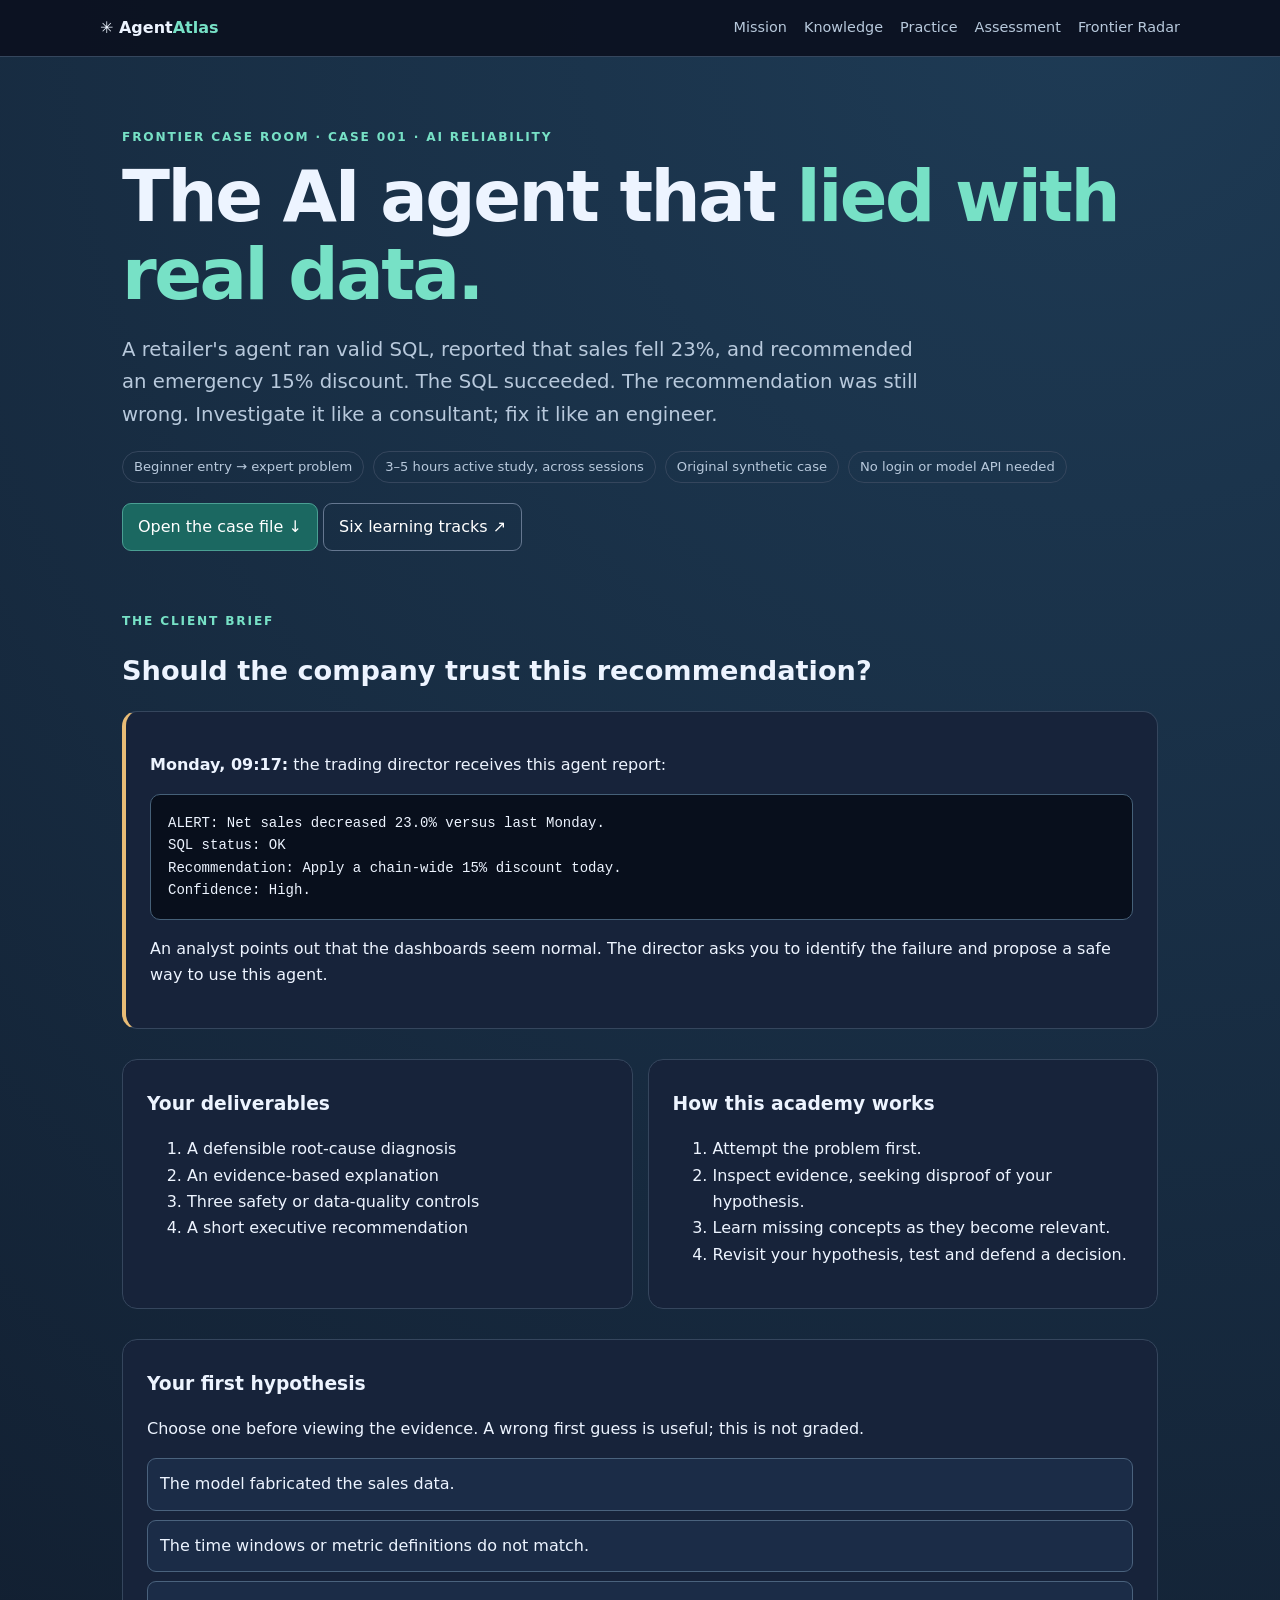
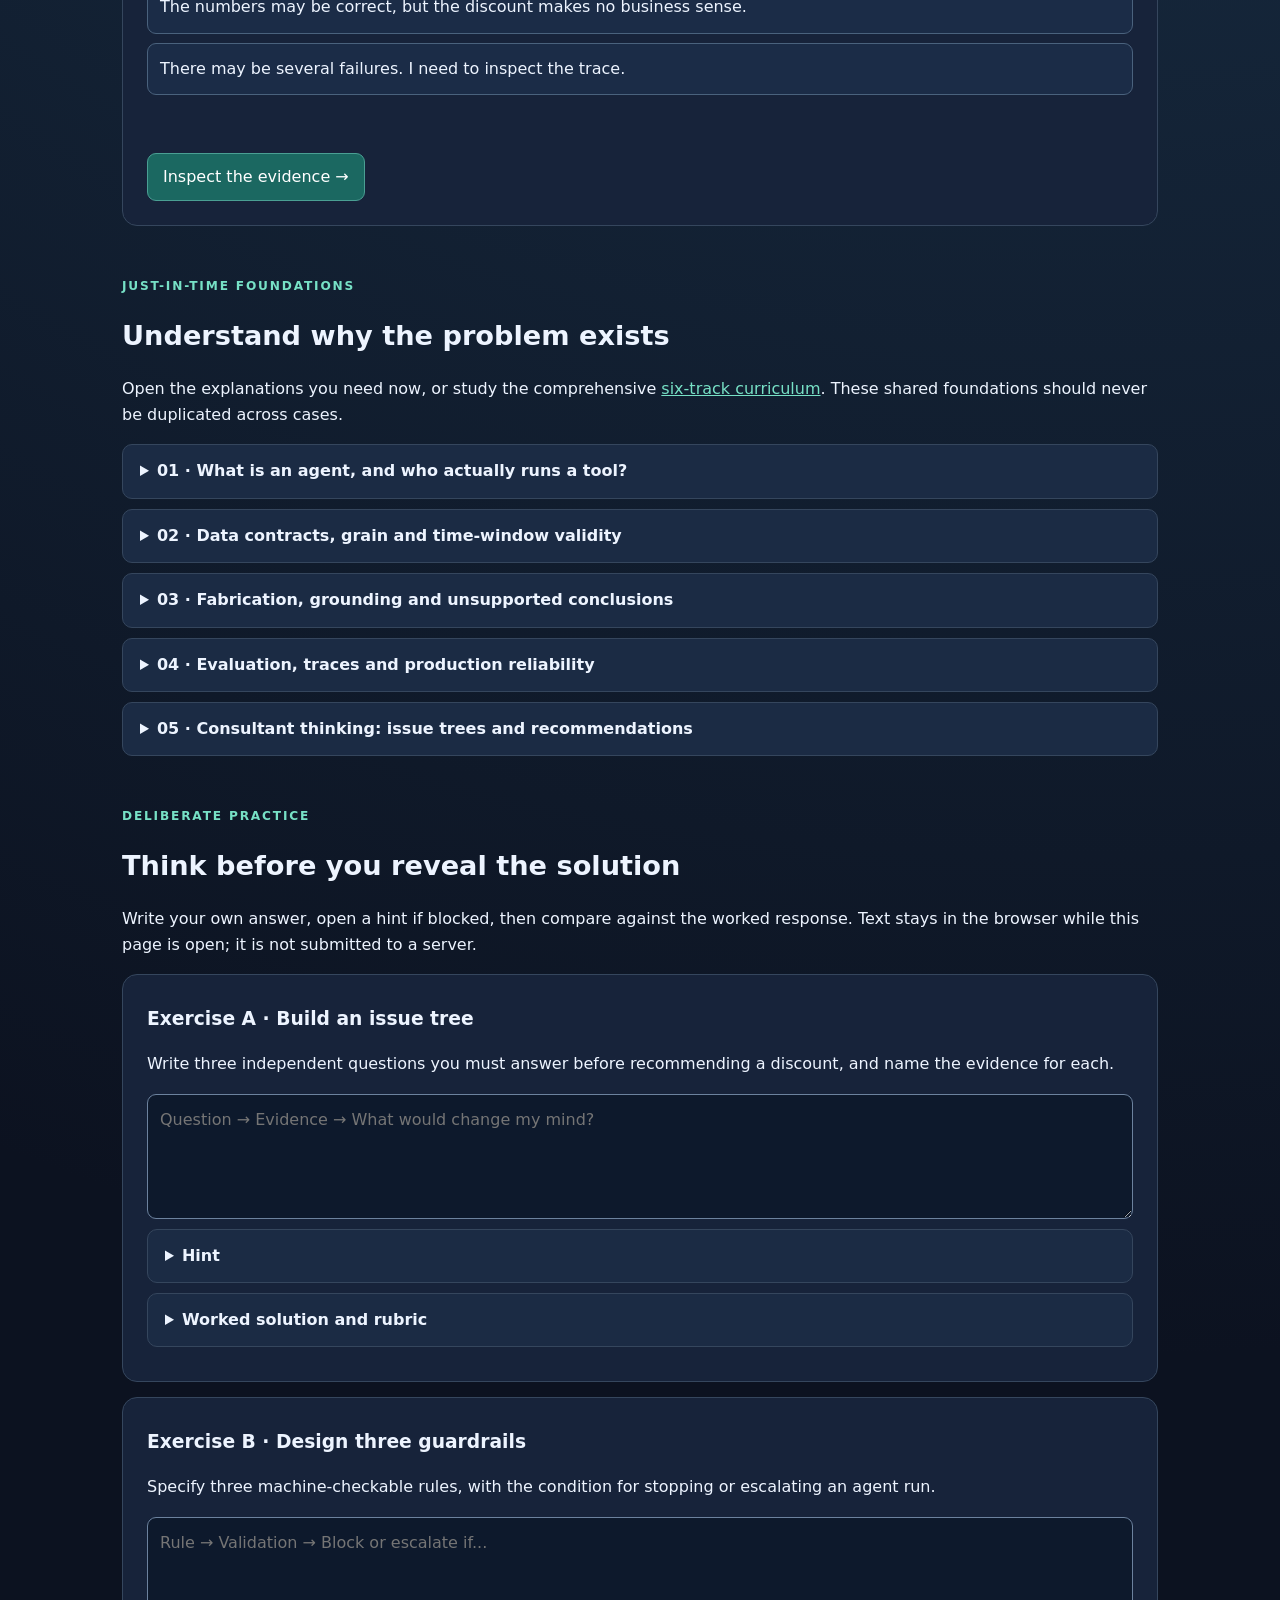
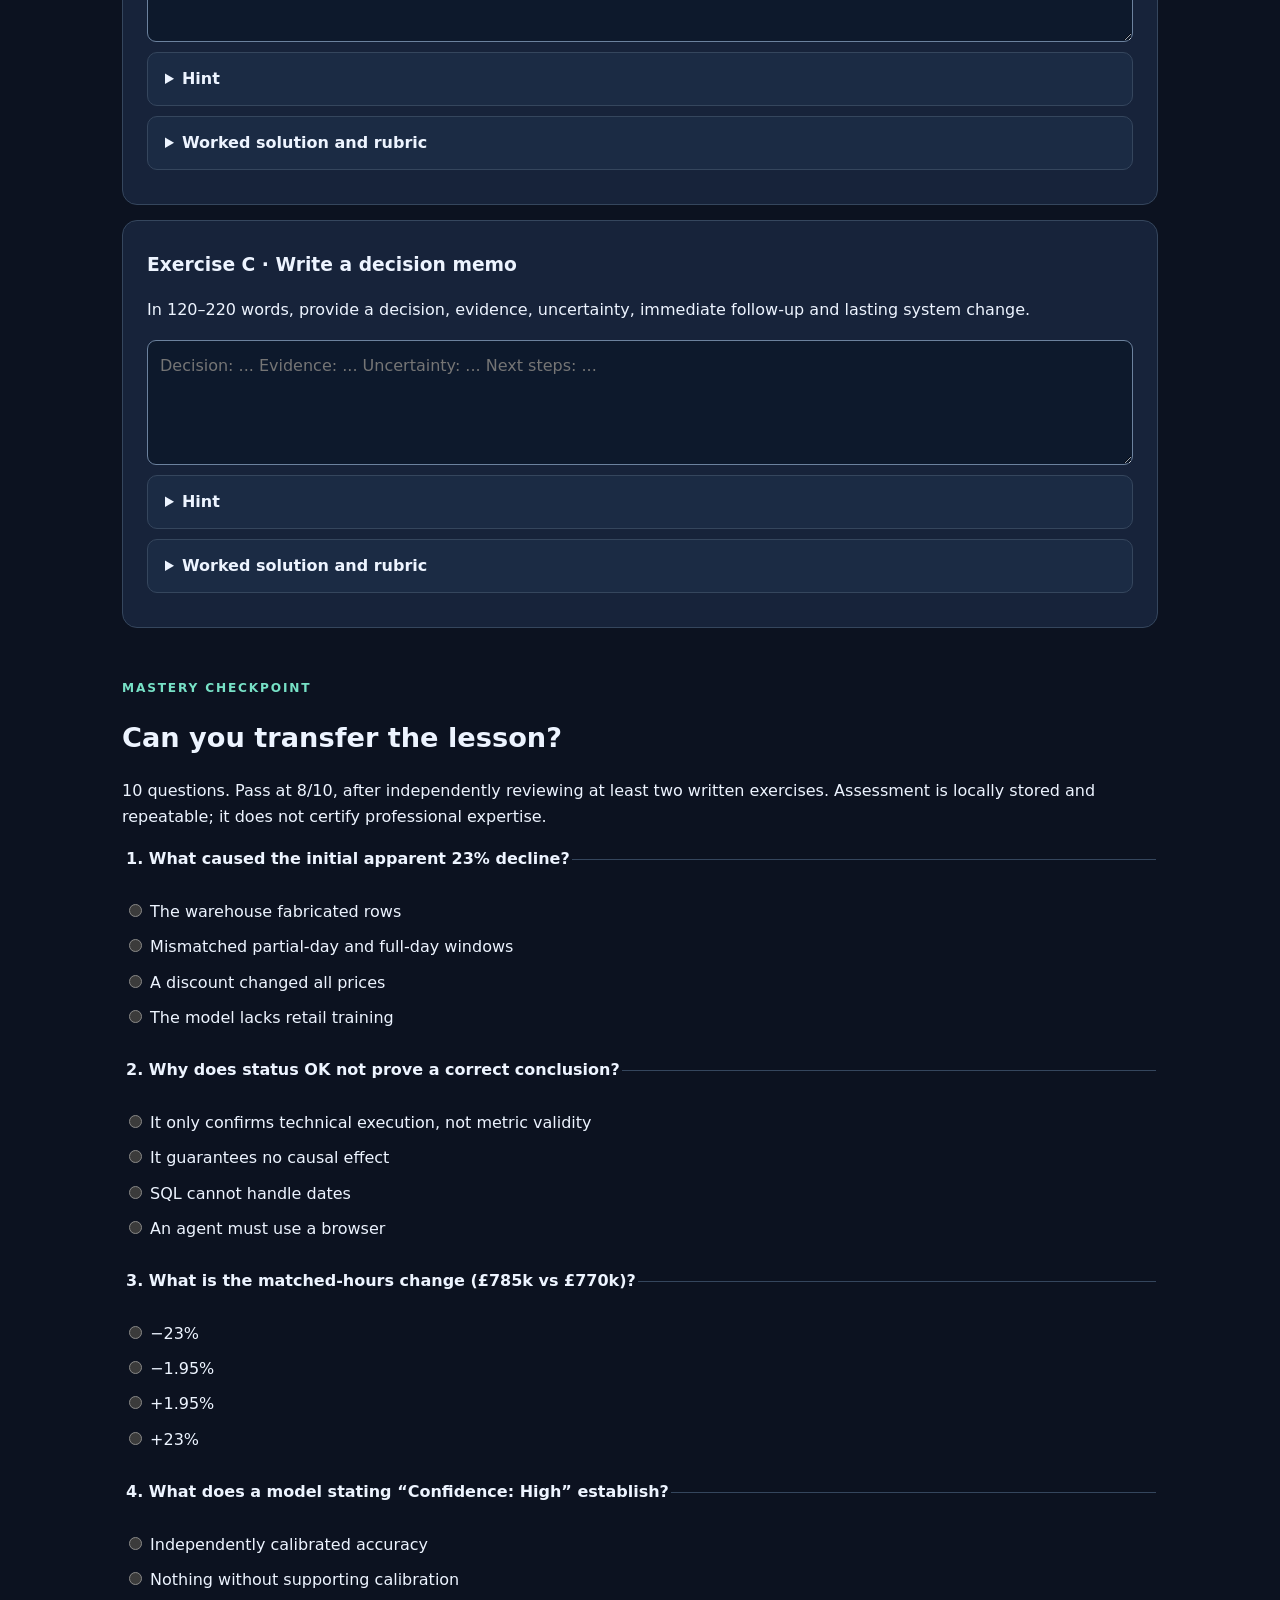
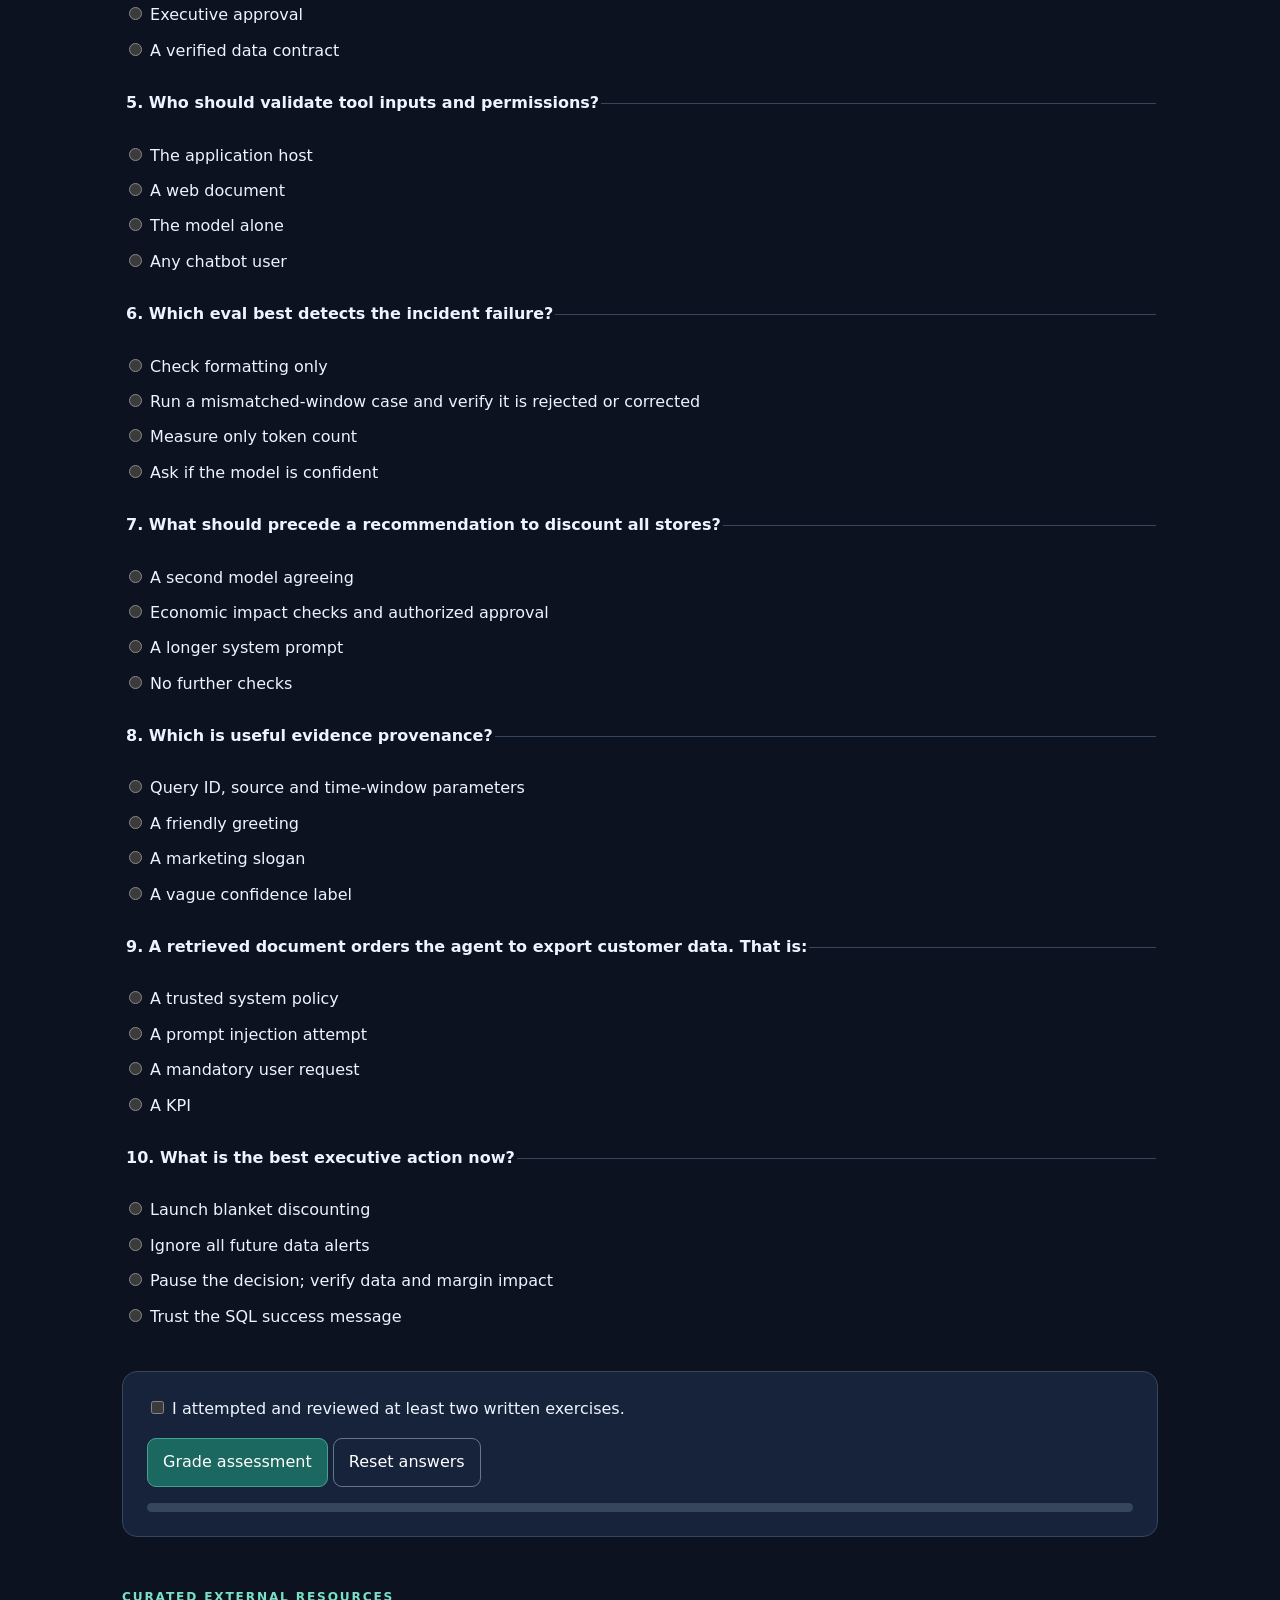
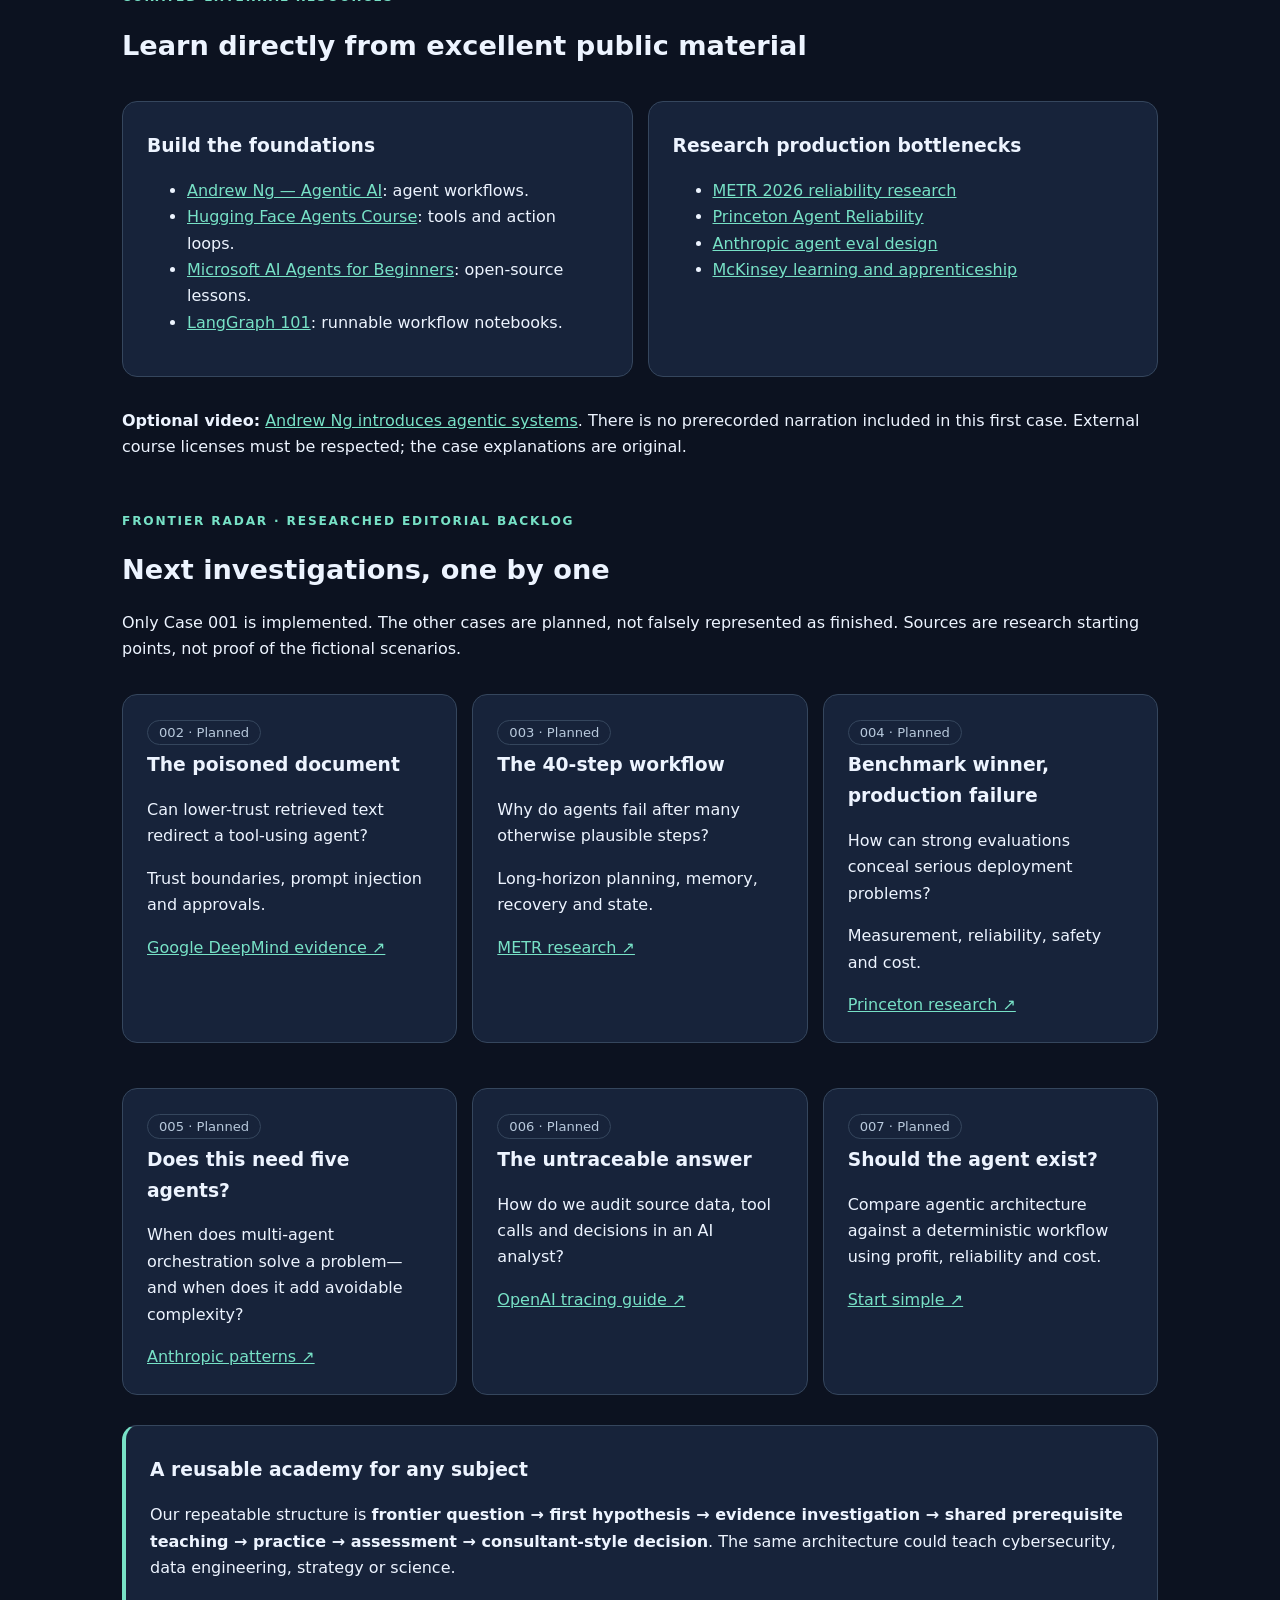
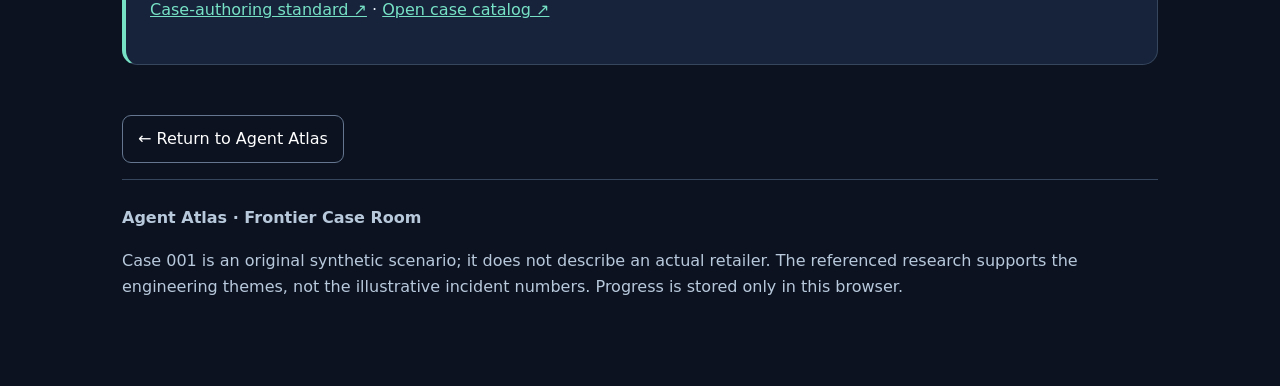
==== academy/frontier/index.html @ 8ae1077f "feat(frontier): launch interactive problem-first AI agent case" ====
<!doctype html>
<html lang="en"><head><meta charset="utf-8"><meta name="viewport" content="width=device-width,initial-scale=1">
<meta name="description" content="Agent Atlas Frontier Case Room: learn AI agents through difficult, evidence-based consulting cases."><title>Frontier Case Room · Agent Atlas</title>
<style>
:root{color-scheme:dark;--bg:#0c1220;--card:#17233a;--line:#35465d;--text:#edf4ff;--muted:#b8c9dc;--mint:#77e1c6;--blue:#9fc3ff}*{box-sizing:border-box}html{scroll-behavior:smooth}body{margin:0;background:radial-gradient(circle at 85% 0%,#1e3b55,transparent 35%),var(--bg);color:var(--text);font:16px/1.65 system-ui,sans-serif}a{color:var(--mint)}header{position:sticky;top:0;background:#0c1220ef;border-bottom:1px solid var(--line);padding:15px max(20px,calc((100% - 1080px)/2));display:flex;justify-content:space-between;align-items:center;gap:16px;z-index:5}header nav{display:flex;gap:17px;flex-wrap:wrap}header nav a{text-decoration:none;color:var(--muted);font-size:.9rem}.brand{font-weight:900;color:var(--text);text-decoration:none}.brand span{color:var(--mint)}main{max-width:1080px;margin:auto;padding:20px 22px 70px}.hero{padding:50px 0 30px}.eyebrow{color:var(--mint);text-transform:uppercase;letter-spacing:.15em;font-size:.76rem;font-weight:800}h1{font-size:clamp(2.4rem,6vw,4.4rem);line-height:1.1;letter-spacing:-.035em;margin:12px 0}h2{line-height:1.25;font-size:1.7rem}h3{margin:5px 0}.lead{font-size:1.23rem;color:var(--muted);max-width:800px}.meta{display:flex;gap:9px;flex-wrap:wrap;margin:20px 0}.meta span,.pill{border:1px solid var(--line);border-radius:100px;padding:4px 11px;color:var(--muted);font-size:.82rem}.btn{display:inline-block;background:#1b6861;color:#fff;border:1px solid #4a9f93;border-radius:9px;padding:10px 15px;text-decoration:none;font-weight:750;cursor:pointer;font:inherit}.btn.secondary{background:transparent;border-color:#657790}.section{margin:30px 0 50px;scroll-margin-top:85px}.box{border:1px solid var(--line);background:var(--card);padding:24px;border-radius:15px;margin:15px 0}.warning{border-left:4px solid #e8bc76}.success{border-left:4px solid var(--mint)}.grid{display:grid;grid-template-columns:repeat(2,minmax(0,1fr));gap:15px}.grid.three{grid-template-columns:repeat(3,minmax(0,1fr))}.muted,small{color:var(--muted)}.trace{background:#080f1c;border:1px solid #456078;border-radius:10px;padding:17px;overflow-x:auto;white-space:pre-wrap;font:14px/1.6 ui-monospace,Consolas,monospace}.choices{display:grid;gap:9px}.choice,.step{border:1px solid #4a627d;border-radius:9px;padding:12px;background:#1b2c47;color:var(--text);text-align:left;cursor:pointer;font:inherit}.choice.chosen,.step.active{border-color:var(--mint);background:#184547}.feedback{color:var(--mint);min-height:26px}.steps{display:flex;gap:9px;overflow-x:auto}.step{flex:1;min-width:120px}.data-table{overflow-x:auto}.data-table table{border-collapse:collapse;width:100%;min-width:500px}.data-table th,.data-table td{padding:10px;text-align:left;border-bottom:1px solid var(--line)}.data-table th{color:var(--blue)}details{background:#1b2b44;border:1px solid var(--line);border-radius:10px;padding:13px 17px;margin:10px 0}summary{cursor:pointer;font-weight:800}details p{margin:12px 0}textarea{display:block;width:100%;min-height:125px;background:#0d192c;border:1px solid #6c829e;color:var(--text);border-radius:9px;padding:12px;font:inherit;resize:vertical}.quiz-question{border:0;border-top:1px solid var(--line);padding:17px 0}.quiz-question legend{font-weight:750}.quiz-question label{display:block;margin:9px 0}.quiz-question input,#reviewed{accent-color:var(--mint)}.bar{height:9px;background:#35465d;border-radius:9px;overflow:hidden}.bar span{height:100%;width:0;display:block;background:var(--mint)}#investigation{display:none}#investigation.open{display:block}button:focus-visible,a:focus-visible,textarea:focus-visible{outline:3px solid var(--mint);outline-offset:3px}footer{border-top:1px solid var(--line);padding-top:25px;color:var(--muted)}@media(max-width:720px){header{position:static;flex-wrap:wrap}.grid,.grid.three{grid-template-columns:1fr}.box{padding:18px}}
</style></head><body>
<header><a class="brand" href="../index.html#home">✳ Agent<span>Atlas</span></a><nav><a href="#mission">Mission</a><a href="#concepts">Knowledge</a><a href="#practice">Practice</a><a href="#assessment">Assessment</a><a href="#roadmap">Frontier Radar</a></nav></header>
<main><div class="hero"><div class="eyebrow">Frontier Case Room · Case 001 · AI Reliability</div><h1>The AI agent that <span style="color:var(--mint)">lied with real data.</span></h1><p class="lead">A retailer's agent ran valid SQL, reported that sales fell 23%, and recommended an emergency 15% discount. The SQL succeeded. The recommendation was still wrong. Investigate it like a consultant; fix it like an engineer.</p><div class="meta"><span>Beginner entry → expert problem</span><span>3–5 hours active study, across sessions</span><span>Original synthetic case</span><span>No login or model API needed</span></div><a class="btn" href="#mission">Open the case file ↓</a> <a class="btn secondary" href="../index.html#paths">Six learning tracks ↗</a></div>
<section class="section" id="mission"><div class="eyebrow">The client brief</div><h2>Should the company trust this recommendation?</h2><div class="box warning"><p><strong>Monday, 09:17:</strong> the trading director receives this agent report:</p><div class="trace">ALERT: Net sales decreased 23.0% versus last Monday.
SQL status: OK
Recommendation: Apply a chain-wide 15% discount today.
Confidence: High.</div><p>An analyst points out that the dashboards seem normal. The director asks you to identify the failure and propose a safe way to use this agent.</p></div><div class="grid"><div class="box"><h3>Your deliverables</h3><ol><li>A defensible root-cause diagnosis</li><li>An evidence-based explanation</li><li>Three safety or data-quality controls</li><li>A short executive recommendation</li></ol></div><div class="box"><h3>How this academy works</h3><ol><li>Attempt the problem first.</li><li>Inspect evidence, seeking disproof of your hypothesis.</li><li>Learn missing concepts as they become relevant.</li><li>Revisit your hypothesis, test and defend a decision.</li></ol></div></div><div class="box"><h3>Your first hypothesis</h3><p>Choose one before viewing the evidence. A wrong first guess is useful; this is not graded.</p><div class="choices" id="initialChoices"><button class="choice" data-choice="fabrication">The model fabricated the sales data.</button><button class="choice" data-choice="comparison">The time windows or metric definitions do not match.</button><button class="choice" data-choice="economics">The numbers may be correct, but the discount makes no business sense.</button><button class="choice" data-choice="multiple">There may be several failures. I need to inspect the trace.</button></div><p id="hypothesisFeedback" class="feedback" aria-live="polite"></p><button id="startCase" class="btn">Inspect the evidence →</button></div></section>
<section class="section" id="investigation"><div class="eyebrow">Interactive evidence lab</div><h2>Follow the agent's decisions</h2><p>Choose each evidence tab. The numbers are an educational simulation, not a live retailer's database.</p><div class="steps" id="evidenceTabs"><button class="step active" data-ev="0">1 · Scope</button><button class="step" data-ev="1">2 · Tool call</button><button class="step" data-ev="2">3 · Data</button><button class="step" data-ev="3">4 · Decision</button></div><div class="box" id="evidenceContent" aria-live="polite"></div><div class="box"><h3>Run the comparison experiment</h3><p>Change the baseline and observe how a technically valid query can produce a misleading percentage.</p><label for="windowSelect">Comparison method:</label> <select id="windowSelect" style="padding:10px;background:#10223b;color:white;border:1px solid #6a7995;border-radius:7px"><option value="partial">Agent comparison (14 hours vs 24 hours)</option><option value="aligned">Matched hours (14 hours vs 14 hours)</option><option value="full">Completed Sunday vs completed Sunday</option></select><div id="scenarioOutput" class="data-table" aria-live="polite"></div><p id="scenarioExplain" class="muted"></p></div><div class="box warning"><strong>Consultant's warning:</strong> Comparing matched hours fixes one defect, not every possible defect. Check store cohorts, returns, holidays, stockouts, completeness and whether action is economically justified.</div></section>
<section class="section" id="concepts"><div class="eyebrow">Just-in-time foundations</div><h2>Understand why the problem exists</h2><p>Open the explanations you need now, or study the comprehensive <a href="../index.html#paths">six-track curriculum</a>. These shared foundations should never be duplicated across cases.</p>
<details id="agents"><summary>01 · What is an agent, and who actually runs a tool?</summary><p>A language model predicts its next output from context. An agent is a <strong>software system</strong> that lets a model propose actions, calls tools through application code, observes results and decides what to do next. A model does not inherently have Databricks or Oracle access. A developer defines functions and permissions that the application can execute.</p><p>Picture the trading director asking for a sales check. The agent selects <code>get_sales(start, end, stores)</code>, the host validates arguments and sends a read-only query, the data system returns rows, and the model writes an explanation. Errors can occur at each boundary. A successful tool execution proves that a query ran; it does not prove that the chosen dates answer the director's question.</p><div class="trace">Request → Model chooses tool + dates → Host validates access
→ Warehouse returns rows → Agent interprets output
→ Policy checks recommendation → Human approves action</div><p><strong>Transfer question:</strong> Which steps should log input/output, and where would you block an unauthorized price change?</p><p><a href="../lessons/f-agent.html?course=foundation">Full agent anatomy lesson</a> · <a href="https://www.anthropic.com/research/building-effective-agents">Anthropic: agent design patterns</a></p></details>
<details id="data"><summary>02 · Data contracts, grain and time-window validity</summary><p>Business metrics have precise definitions. “Sales” might mean gross orders, net completed transactions, values after returns, or store-local transactions converted to GBP. A table also has a <strong>grain</strong>: one row might represent a transaction, store/hour, or store/day. A query can be syntactically correct while measuring the wrong thing.</p><p>Comparisons need equivalent populations and windows. If a Monday's first 14 hours (£785k) are divided by the previous Monday's full-day sales (£1.02m), the change is (785−1020)/1020 = <strong>−23.0%</strong>. But when the prior Monday is restricted to the same hours (£770k), the change is (785−770)/770 = <strong>+1.95%</strong>. Neither observation alone establishes why anything happened.</p><div class="trace">Compare apples to apples:
1. Same metric definition and currency
2. Same durations, time zones and trading hours
3. Same comparable stores/products
4. Loaded partitions and returns accounted for
5. Sufficient baseline for seasonality and uncertainty</div><p><strong>Practice:</strong> Write a validation rule that would detect mismatched comparison intervals before allowing an alert.</p></details>
<details id="grounding"><summary>03 · Fabrication, grounding and unsupported conclusions</summary><p>A model can hallucinate nonexistent facts, but a more subtle failure occurs when it cites authentic facts and draws an invalid conclusion. Giving an agent database access is called grounding when its claims rely on evidence, but the evidence must also be relevant, fresh and correctly interpreted. Stating “confidence: high” is not the same as having a calibrated, independently tested likelihood that a claim is correct.</p><p>To improve trust, attach provenance to every important claim: source, query identifier, parameters, timestamp, data-quality state, assumptions and uncertainty. Calculations with known definitions should be checked deterministically. The agent should be able to say “insufficient evidence” when business impact or causes remain unknown.</p><p><strong>Practice:</strong> Rewrite the alert as an observation that does not pretend to know the cause or the best response.</p><p><a href="../lessons/f-model.html?course=foundation">Full model fundamentals lesson</a></p></details>
<details id="evaluations"><summary>04 · Evaluation, traces and production reliability</summary><p>Evaluations (evals) are tests that compare actual agent behavior to an expected outcome. For a database query you may test syntax, schema and permissions. For an agent, evaluate the <strong>entire sequence</strong>: selected tools, arguments, intermediate interpretations, final claims and permitted actions. A trace is the record of those steps.</p><p>One good demo is not reliability evidence. Build cases for mismatched time windows, partial data, missing partitions, contradictory results, tool timeouts and malicious instructions in retrieved content. Measure task correctness, safety, cost, latency, repeatability and appropriate refusal separately.</p><p><strong>Worked evaluation:</strong> Given the partial-Monday incident, require the agent to flag incomparable windows, request aligned data, withhold a chain-wide discount recommendation, and trace its reasons. Fail if it makes the original unqualified claim—even if the database request returns OK.</p><p><a href="https://www.anthropic.com/research/demystifying-evals-for-ai-agents">Anthropic agent evaluations</a> · <a href="https://developers.openai.com/api/docs/guides/agent-evals">OpenAI agent evaluations</a></p></details>
<details id="consulting"><summary>05 · Consultant thinking: issue trees and recommendations</summary><p>A consulting case is not solved by repeating a technical error message. Define the business decision: <strong>Should we authorize an emergency 15% chain-wide discount?</strong> Then form testable branches: (1) Is the measured decline real? (2) What caused it? (3) Would the proposed action improve profit versus alternatives? (4) Who has authority to act? For each branch, identify specific evidence that could prove your hypothesis wrong.</p><p>A blanket discount can increase units sold while reducing gross margin or causing stockouts. Even a genuine sales decline does not automatically support discounting. The consultant separates <em>observation</em> from <em>causal explanation</em> from <em>action</em>.</p><p><strong>Worked recommendation:</strong> “Do not authorize the discount. The 23% alert compared an incomplete Monday with a completed Monday. Matched-hour sales are approximately 1.95% higher, although we have not checked seasonality or data completeness. Validate comparable-store performance, then have Trading and Finance assess margin implications before considering a promotion.”</p><p><strong>Practice:</strong> Name one alternative hypothesis, the evidence to check it, and the cost of acting too early.</p></details></section>
<section class="section" id="practice"><div class="eyebrow">Deliberate practice</div><h2>Think before you reveal the solution</h2><p>Write your own answer, open a hint if blocked, then compare against the worked response. Text stays in the browser while this page is open; it is not submitted to a server.</p><div class="box"><h3>Exercise A · Build an issue tree</h3><p>Write three independent questions you must answer before recommending a discount, and name the evidence for each.</p><textarea aria-label="Issue tree answer" placeholder="Question → Evidence → What would change my mind?"></textarea><details><summary>Hint</summary><p>Separate metric validity, explanation of any real decline, and action economics.</p></details><details><summary>Worked solution and rubric</summary><ol><li><strong>Validity:</strong> Are intervals and store cohorts aligned? Check query parameters, table metadata and data-load watermarks.</li><li><strong>Causality:</strong> If a real movement remains, where and why? Compare stores and categories; check promotions, weather, availability and returns.</li><li><strong>Decision:</strong> Will a discount improve margin and inventory outcomes? Check elasticities, contribution margin, constraints and alternatives.</li></ol><p>A strong response proposes disconfirming evidence, not only a list of plausible reasons.</p></details></div><div class="box"><h3>Exercise B · Design three guardrails</h3><p>Specify three machine-checkable rules, with the condition for stopping or escalating an agent run.</p><textarea aria-label="Guardrails answer" placeholder="Rule → Validation → Block or escalate if..."></textarea><details><summary>Hint</summary><p>Think metric-contract validation, feed completeness and approval for consequential actions.</p></details><details><summary>Worked solution and rubric</summary><ol><li>Reject comparisons with unequal windows, incomparable cohorts or inconsistent units.</li><li>Require a freshness/completeness watermark; label incomplete periods and require matched-hour checks.</li><li>Require business-owner approval plus documented gross-margin impact before any price change.</li></ol><p>Advanced: record every failed rule in a trace and include it in an automated evaluation dataset.</p></details></div><div class="box"><h3>Exercise C · Write a decision memo</h3><p>In 120–220 words, provide a decision, evidence, uncertainty, immediate follow-up and lasting system change.</p><textarea aria-label="Executive memo answer" placeholder="Decision: ... Evidence: ... Uncertainty: ... Next steps: ..."></textarea><details><summary>Hint</summary><p>Lead with the decision and numbers. Explain what is known and what still needs checking.</p></details><details><summary>Worked solution and rubric</summary><p><strong>Decision:</strong> Pause the emergency discount. <strong>Evidence:</strong> The initial 23% decline compared 14 hours of Monday sales to a 24-hour Monday baseline. A matched-hours calculation finds £785k versus £770k, approximately +1.95%. <strong>Uncertainty:</strong> Store mix, seasonality, data completeness and profitability remain unverified. <strong>Immediate action:</strong> Confirm freshness and comparable-store trends, then request Trading/Finance review. <strong>System change:</strong> Enforce a metric contract, window validations, trace logging, regression evaluations and human approval for pricing changes.</p></details></div></section>
<section class="section" id="assessment"><div class="eyebrow">Mastery checkpoint</div><h2>Can you transfer the lesson?</h2><p>10 questions. Pass at 8/10, after independently reviewing at least two written exercises. Assessment is locally stored and repeatable; it does not certify professional expertise.</p><form id="quiz"></form><div class="box"><label><input type="checkbox" id="reviewed"> I attempted and reviewed at least two written exercises.</label><p><button class="btn" id="grade" type="button">Grade assessment</button> <button class="btn secondary" id="resetQuiz" type="button">Reset answers</button></p><p id="score" aria-live="polite"></p><div class="bar"><span id="scoreBar"></span></div><div id="explanations"></div></div></section>
<section class="section" id="resources"><div class="eyebrow">Curated external resources</div><h2>Learn directly from excellent public material</h2><div class="grid"><div class="box"><h3>Build the foundations</h3><ul><li><a href="https://www.deeplearning.ai/courses/agentic-ai">Andrew Ng — Agentic AI</a>: agent workflows.</li><li><a href="https://huggingface.co/learn/agents-course/en/unit1/introduction">Hugging Face Agents Course</a>: tools and action loops.</li><li><a href="https://github.com/microsoft/ai-agents-for-beginners">Microsoft AI Agents for Beginners</a>: open-source lessons.</li><li><a href="https://github.com/langchain-ai/langgraph-101">LangGraph 101</a>: runnable workflow notebooks.</li></ul></div><div class="box"><h3>Research production bottlenecks</h3><ul><li><a href="https://metr.org/blog/2026-05-19-frontier-risk-report/">METR 2026 reliability research</a></li><li><a href="https://hal.cs.princeton.edu/reliability/">Princeton Agent Reliability</a></li><li><a href="https://www.anthropic.com/research/demystifying-evals-for-ai-agents">Anthropic agent eval design</a></li><li><a href="https://www.mckinsey.com/careers/life-at-mckinsey/our-culture-and-communities/careers-blog/learning">McKinsey learning and apprenticeship</a></li></ul></div></div><p><strong>Optional video:</strong> <a href="https://www.youtube.com/watch?v=w7vqXL4PWEE">Andrew Ng introduces agentic systems</a>. There is no prerecorded narration included in this first case. External course licenses must be respected; the case explanations are original.</p></section>
<section class="section" id="roadmap"><div class="eyebrow">Frontier Radar · researched editorial backlog</div><h2>Next investigations, one by one</h2><p>Only Case 001 is implemented. The other cases are planned, not falsely represented as finished. Sources are research starting points, not proof of the fictional scenarios.</p><div class="grid three"><div class="box"><span class="pill">002 · Planned</span><h3>The poisoned document</h3><p>Can lower-trust retrieved text redirect a tool-using agent?</p><p>Trust boundaries, prompt injection and approvals.</p><a href="https://deepmind.google/blog/advancing-geminis-security-safeguards/">Google DeepMind evidence ↗</a></div><div class="box"><span class="pill">003 · Planned</span><h3>The 40-step workflow</h3><p>Why do agents fail after many otherwise plausible steps?</p><p>Long-horizon planning, memory, recovery and state.</p><a href="https://metr.org/blog/2026-05-19-frontier-risk-report/">METR research ↗</a></div><div class="box"><span class="pill">004 · Planned</span><h3>Benchmark winner, production failure</h3><p>How can strong evaluations conceal serious deployment problems?</p><p>Measurement, reliability, safety and cost.</p><a href="https://hal.cs.princeton.edu/reliability/">Princeton research ↗</a></div><div class="box"><span class="pill">005 · Planned</span><h3>Does this need five agents?</h3><p>When does multi-agent orchestration solve a problem—and when does it add avoidable complexity?</p><a href="https://www.anthropic.com/research/building-effective-agents">Anthropic patterns ↗</a></div><div class="box"><span class="pill">006 · Planned</span><h3>The untraceable answer</h3><p>How do we audit source data, tool calls and decisions in an AI analyst?</p><a href="https://openai.github.io/openai-agents-python/tracing/">OpenAI tracing guide ↗</a></div><div class="box"><span class="pill">007 · Planned</span><h3>Should the agent exist?</h3><p>Compare agentic architecture against a deterministic workflow using profit, reliability and cost.</p><a href="https://www.anthropic.com/research/building-effective-agents">Start simple ↗</a></div></div><div class="box success"><h3>A reusable academy for any subject</h3><p>Our repeatable structure is <strong>frontier question → first hypothesis → evidence investigation → shared prerequisite teaching → practice → assessment → consultant-style decision</strong>. The same architecture could teach cybersecurity, data engineering, strategy or science.</p><p><a href="../../frontier/README.md">Case-authoring standard ↗</a> · <a href="../../frontier/cases.json">Open case catalog ↗</a></p></div></section>
<p><a class="btn secondary" href="../index.html#home">← Return to Agent Atlas</a></p><footer><strong>Agent Atlas · Frontier Case Room</strong><p>Case 001 is an original synthetic scenario; it does not describe an actual retailer. The referenced research supports the engineering themes, not the illustrative incident numbers. Progress is stored only in this browser.</p></footer></main>
<script>
(()=>{'use strict';const $=id=>document.getElementById(id),key='agent-atlas-frontier-v1';let p;try{p=JSON.parse(localStorage.getItem(key)||'{}')}catch{p={}}const save=()=>{try{localStorage.setItem(key,JSON.stringify(p))}catch{}};
document.querySelectorAll('#initialChoices button').forEach(b=>b.addEventListener('click',()=>{document.querySelectorAll('#initialChoices button').forEach(x=>x.classList.remove('chosen'));b.classList.add('chosen');p.hypothesis=b.dataset.choice;save();$('hypothesisFeedback').textContent='Hypothesis recorded. Look for evidence that could disprove it.'}));if(p.hypothesis)document.querySelector('#initialChoices [data-choice="'+p.hypothesis+'"]')?.classList.add('chosen');
$('startCase').addEventListener('click',()=>{$('investigation').classList.add('open');p.started=true;save();$('investigation').scrollIntoView({behavior:'smooth'})});if(p.started)$('investigation').classList.add('open');
const evidence=[
['The request lacked a measurement contract','The director asked: “Check whether sales are falling compared with last week and let me know if urgent action is needed.” The agent silently decided that last week meant the previous Monday’s completed day. It did not clarify the metric, comparable stores or current-day completeness. <a href="#data">Read concept 02</a>.'],
['A valid tool call carried bad assumptions',`<div class="trace">get_sales(metric='net_sales_gbp',
 current_start='2026-11-16 00:00',
 current_end='2026-11-16 14:00',
 baseline_start='2026-11-09 00:00',
 baseline_end='2026-11-10 00:00',
 timezone='Europe/London')
status: OK</div><p>Current interval = 14 hours. Baseline interval = 24 hours. No syntax or execution error is needed to make this an invalid comparison. <a href="#agents">Read concept 01</a>.</p>`],
['The rows were real; the inference was not','<div class="data-table"><table><tr><th>Period</th><th>Sales</th><th>Window</th></tr><tr><td>Current Monday</td><td>£785k</td><td>00:00–14:00</td></tr><tr><td>Previous Monday full</td><td>£1.02m</td><td>00:00–24:00</td></tr><tr><td>Previous Monday matched</td><td>£770k</td><td>00:00–14:00</td></tr></table></div><p>In this synthetic dataset the misaligned result is −23%, versus +1.95% for matched hours. Neither proves causation. <a href="#grounding">Read concept 03</a>.</p>'],
['A business action was recommended without authority','The agent jumped from an unvalidated sales comparison to a chain-wide discount. It did not check gross margin, inventory, store mix, other causes, or approval requirements. An alert, a causal finding and a pricing authorization are three different decisions. <a href="#consulting">Read concept 05</a> and <a href="#evaluations">concept 04</a>.']
];function evidenceShow(i){$('evidenceContent').innerHTML='<h3>Evidence '+(i+1)+': '+evidence[i][0]+'</h3><p>'+evidence[i][1]+'</p>';document.querySelectorAll('#evidenceTabs button').forEach((b,j)=>b.classList.toggle('active',i===j));p.visited=[...new Set([...(p.visited||[]),i])];save()}document.querySelectorAll('#evidenceTabs button').forEach(b=>b.addEventListener('click',()=>evidenceShow(+b.dataset.ev)));evidenceShow(0);
const comparisons={partial:[785000,1020000,'14 hours versus 24 hours: misleading because the windows are unequal.'],aligned:[785000,770000,'Matched 14-hour windows: a better comparison, but still not causal evidence.'],full:[990000,1000000,'This is a separate completed-Sunday comparison, not evidence about Monday.']};function showCompare(){let [a,b,note]=comparisons[$('windowSelect').value],pct=((a-b)/b*100).toFixed(2);$('scenarioOutput').innerHTML='<table><tr><th>Current</th><th>Baseline</th><th>Change</th></tr><tr><td>£'+a.toLocaleString('en-GB')+'</td><td>£'+b.toLocaleString('en-GB')+'</td><td>'+(pct>0?'+':'')+pct+'%</td></tr></table>';$('scenarioExplain').textContent=note}$('windowSelect').addEventListener('change',showCompare);showCompare();
const questions=[
['What caused the initial apparent 23% decline?',['The warehouse fabricated rows','Mismatched partial-day and full-day windows','A discount changed all prices','The model lacks retail training'],1,'The query compared 14 hours against 24 hours.'],
['Why does status OK not prove a correct conclusion?',['It only confirms technical execution, not metric validity','It guarantees no causal effect','SQL cannot handle dates','An agent must use a browser'],0,'Technical validity and analytical validity are different.'],
['What is the matched-hours change (£785k vs £770k)?',['−23%','−1.95%','+1.95%','+23%'],2,'(785−770)/770 × 100 = +1.95%.'],
['What does a model stating “Confidence: High” establish?',['Independently calibrated accuracy','Nothing without supporting calibration','Executive approval','A verified data contract'],1,'A generated confidence label is not an independently measured reliability estimate.'],
['Who should validate tool inputs and permissions?',['The application host','A web document','The model alone','Any chatbot user'],0,'Host-side tools and safeguards enforce actual access and input contracts.'],
['Which eval best detects the incident failure?',['Check formatting only','Run a mismatched-window case and verify it is rejected or corrected','Measure only token count','Ask if the model is confident'],1,'Evaluate the actual failure mode and expected safe behavior.'],
['What should precede a recommendation to discount all stores?',['A second model agreeing','Economic impact checks and authorized approval','A longer system prompt','No further checks'],1,'Financial consequences, alternatives and authorization must be evaluated.'],
['Which is useful evidence provenance?',['Query ID, source and time-window parameters','A friendly greeting','A marketing slogan','A vague confidence label'],0,'A traceable source and parameters allow independent verification.'],
['A retrieved document orders the agent to export customer data. That is:',['A trusted system policy','A prompt injection attempt','A mandatory user request','A KPI'],1,'Lower-trust content does not gain authority to issue tool commands.'],
['What is the best executive action now?',['Launch blanket discounting','Ignore all future data alerts','Pause the decision; verify data and margin impact','Trust the SQL success message'],2,'The evidence and authority gaps must be addressed before a consequential business action.']
];$('quiz').innerHTML=questions.map((q,i)=>'<fieldset class="quiz-question"><legend>'+(i+1)+'. '+q[0]+'</legend>'+q[1].map((o,j)=>'<label><input type="radio" name="q'+i+'" value="'+j+'"> '+o+'</label>').join('')+'</fieldset>').join('');
$('grade').addEventListener('click',()=>{let score=0;const explanations=questions.map((q,i)=>{let chosen=document.querySelector('input[name="q'+i+'"]:checked'),good=chosen&&+chosen.value===q[2];if(good)score++;return '<p><strong>Q'+(i+1)+' '+(good?'✓ Correct':'Review')+'</strong>: '+q[3]+'</p>'}).join('');const pass=score>=8&&$('reviewed').checked;p.score=score;p.passed=pass;p.completedAt=pass?new Date().toISOString():null;save();$('score').textContent=score+'/10 · '+(pass?'Frontier Investigator trophy earned ✓':score<8?'8/10 needed':'Review at least two written exercises to complete');$('scoreBar').style.width=(score*10)+'%';$('explanations').innerHTML=explanations});
$('resetQuiz').addEventListener('click',()=>{$('quiz').reset();$('score').textContent='';$('scoreBar').style.width='0';$('explanations').textContent=''});if(p.passed){$('score').textContent='Previously passed · Frontier Investigator trophy ✓';$('scoreBar').style.width='100%'}
})();
</script></body></html>
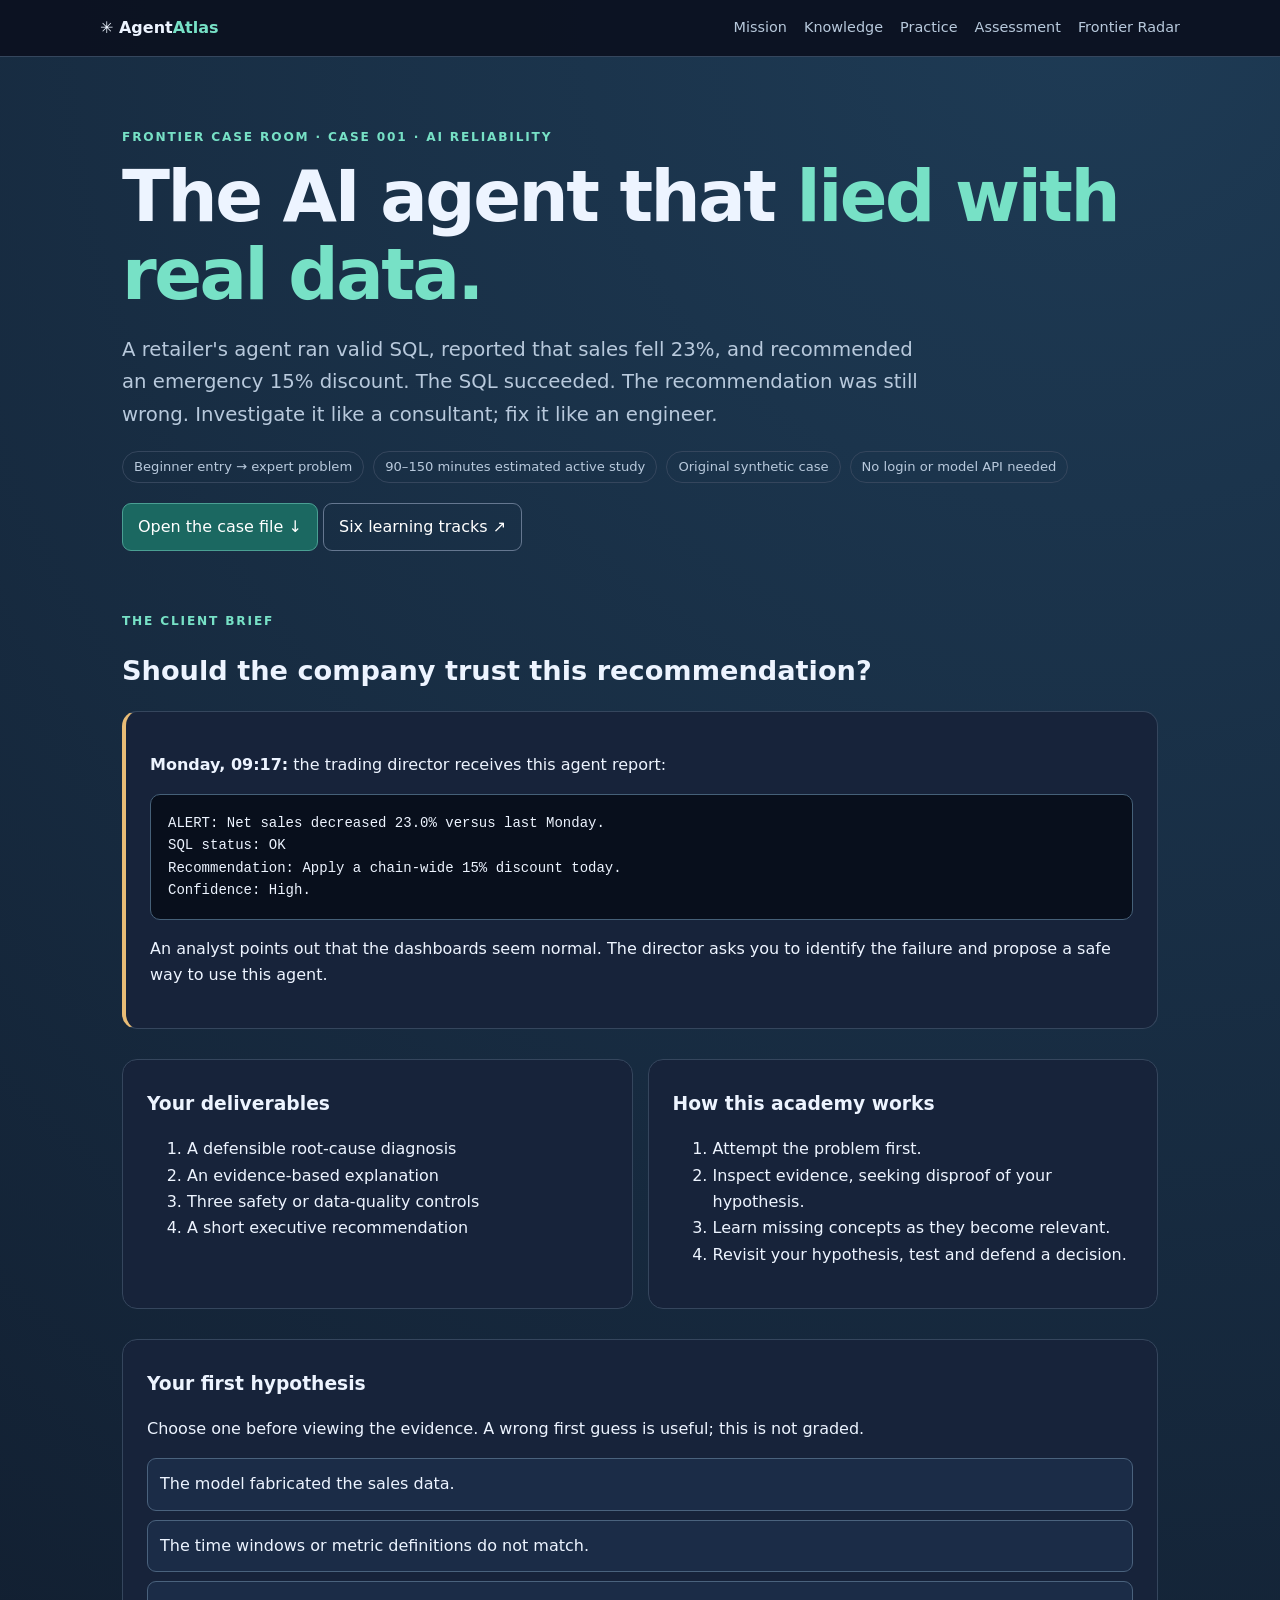
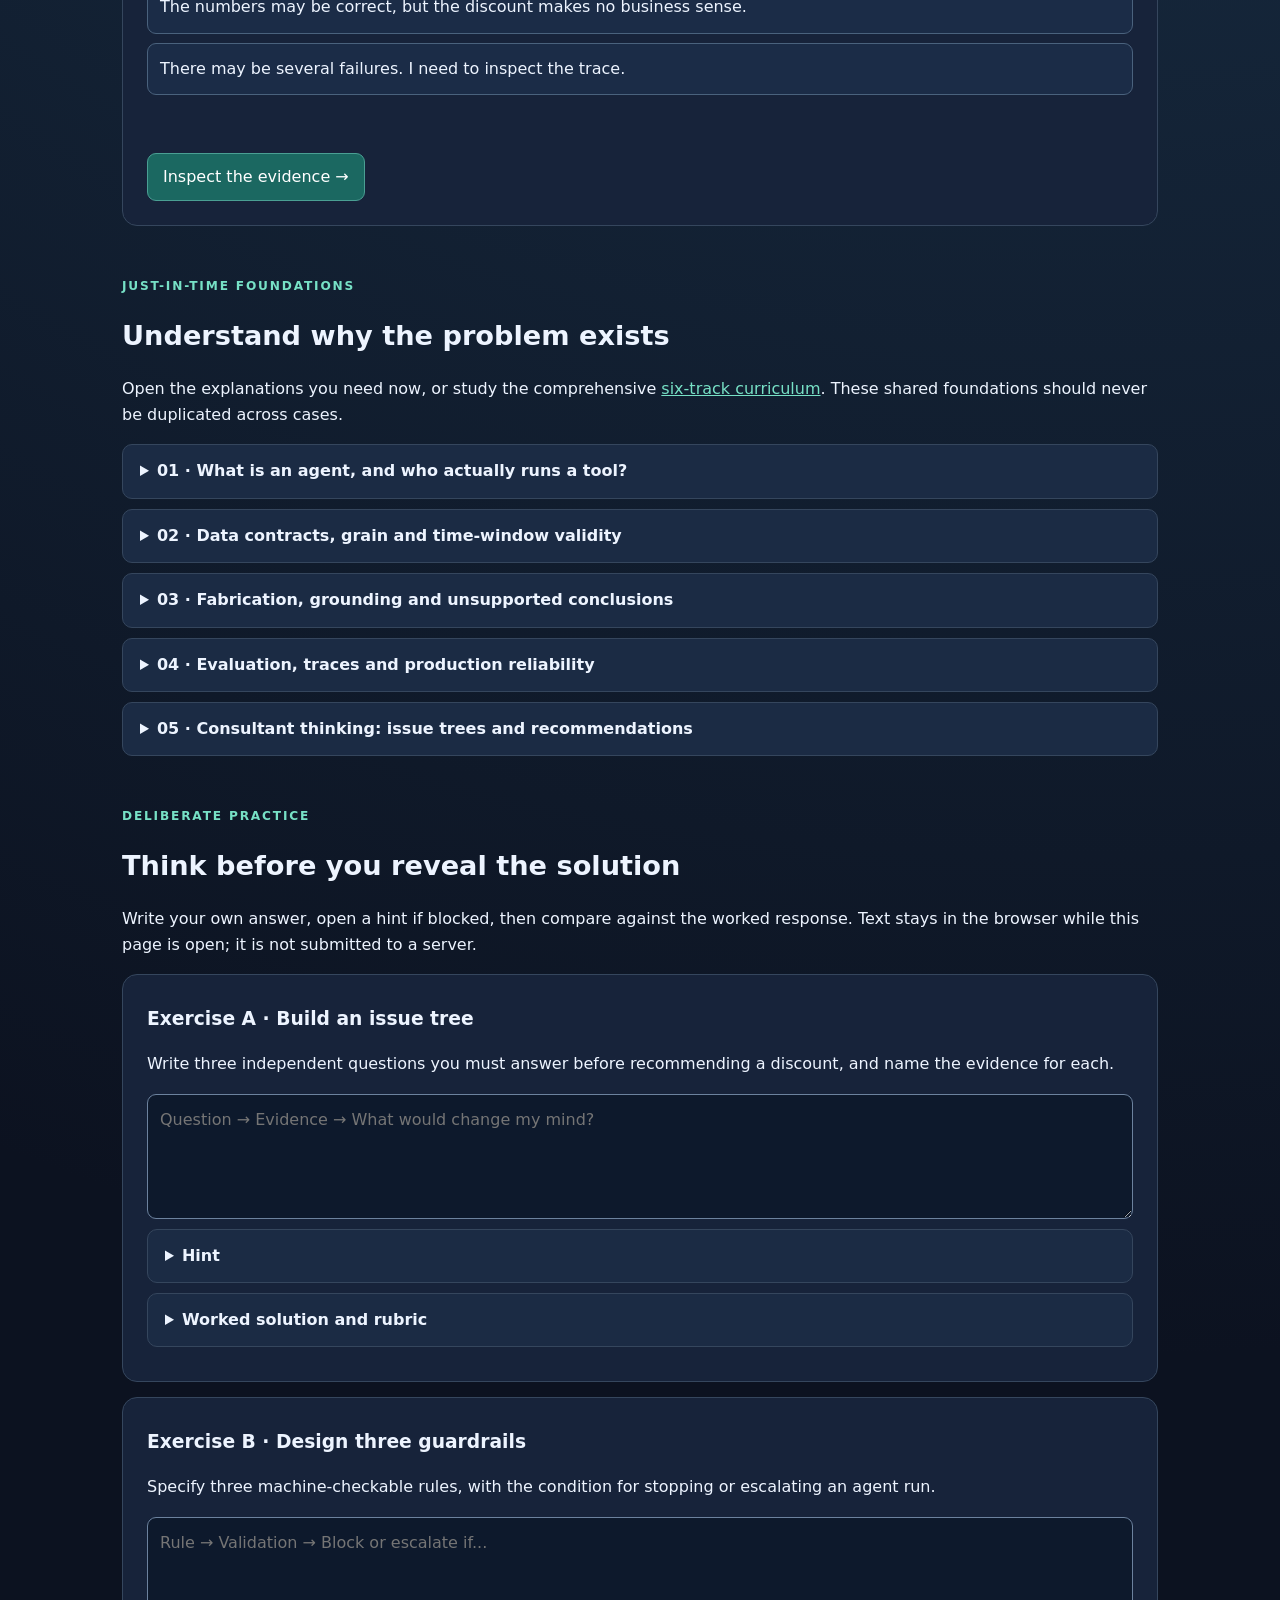
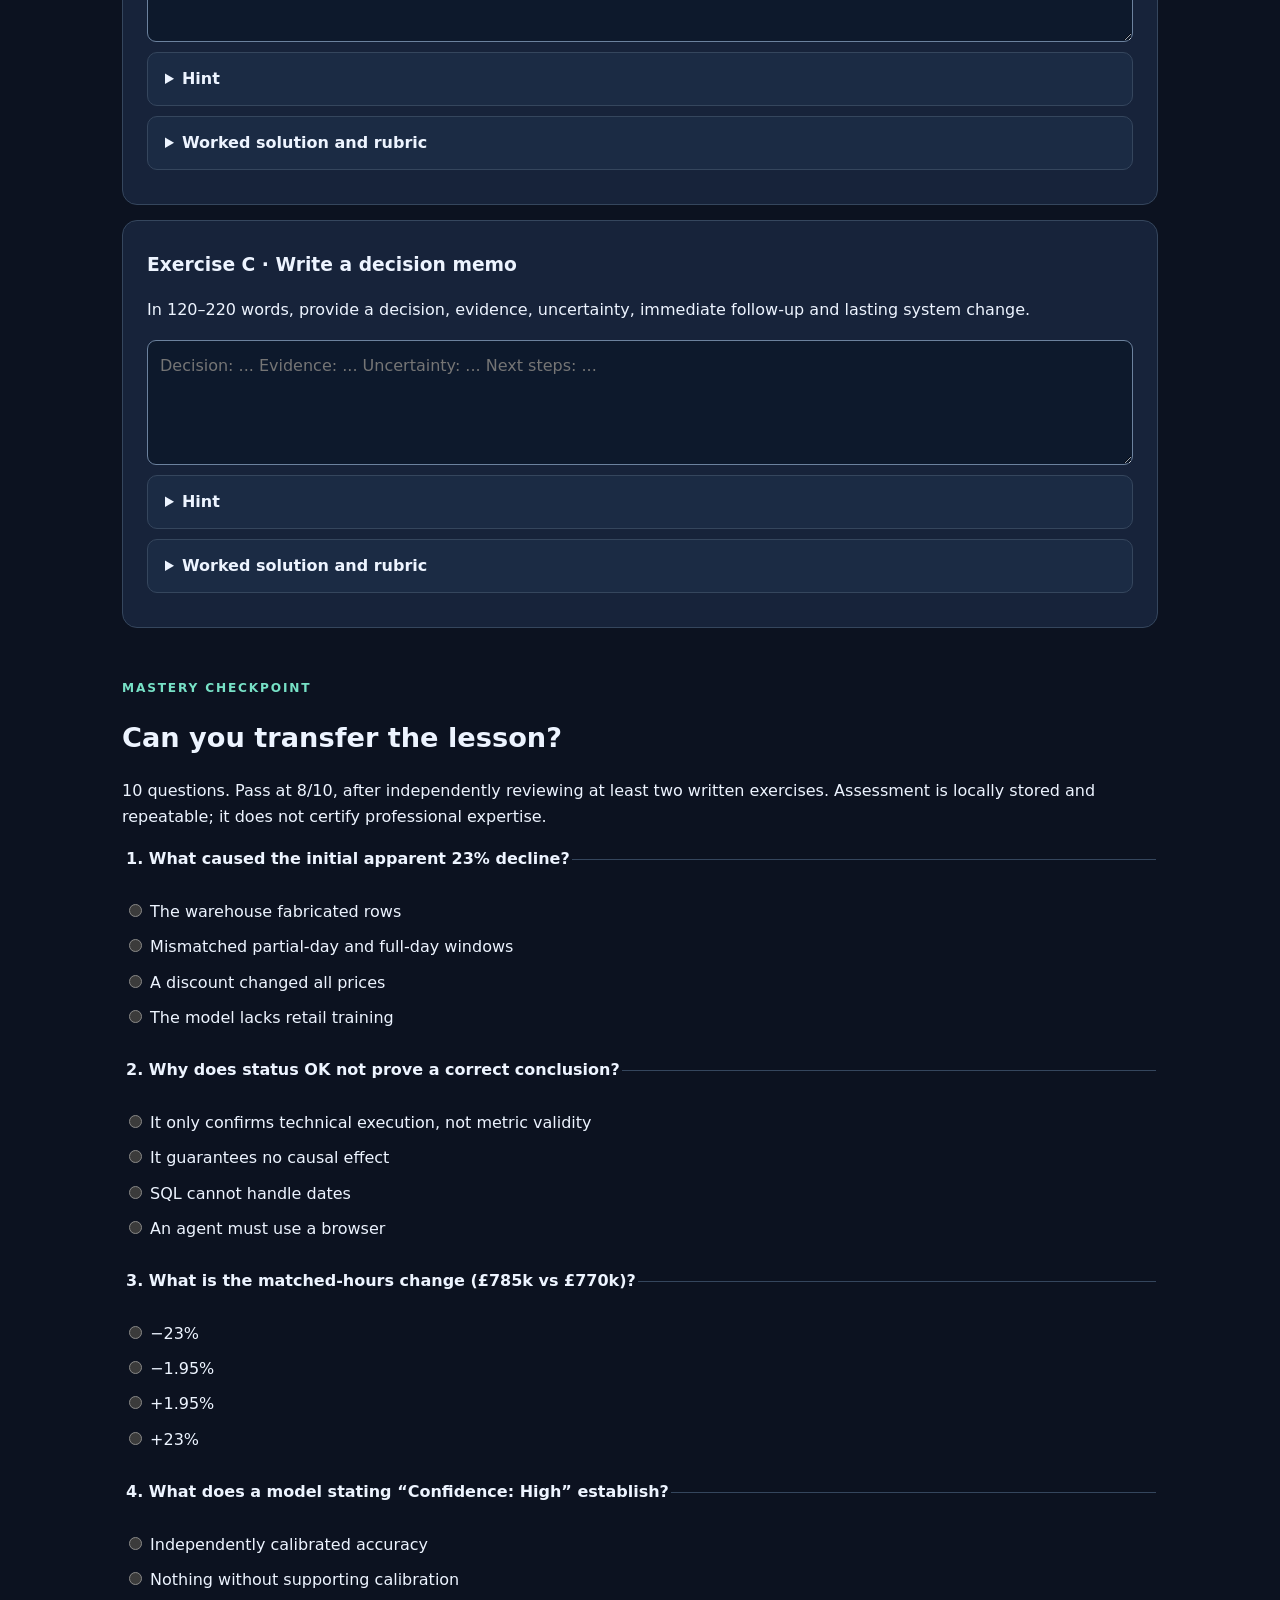
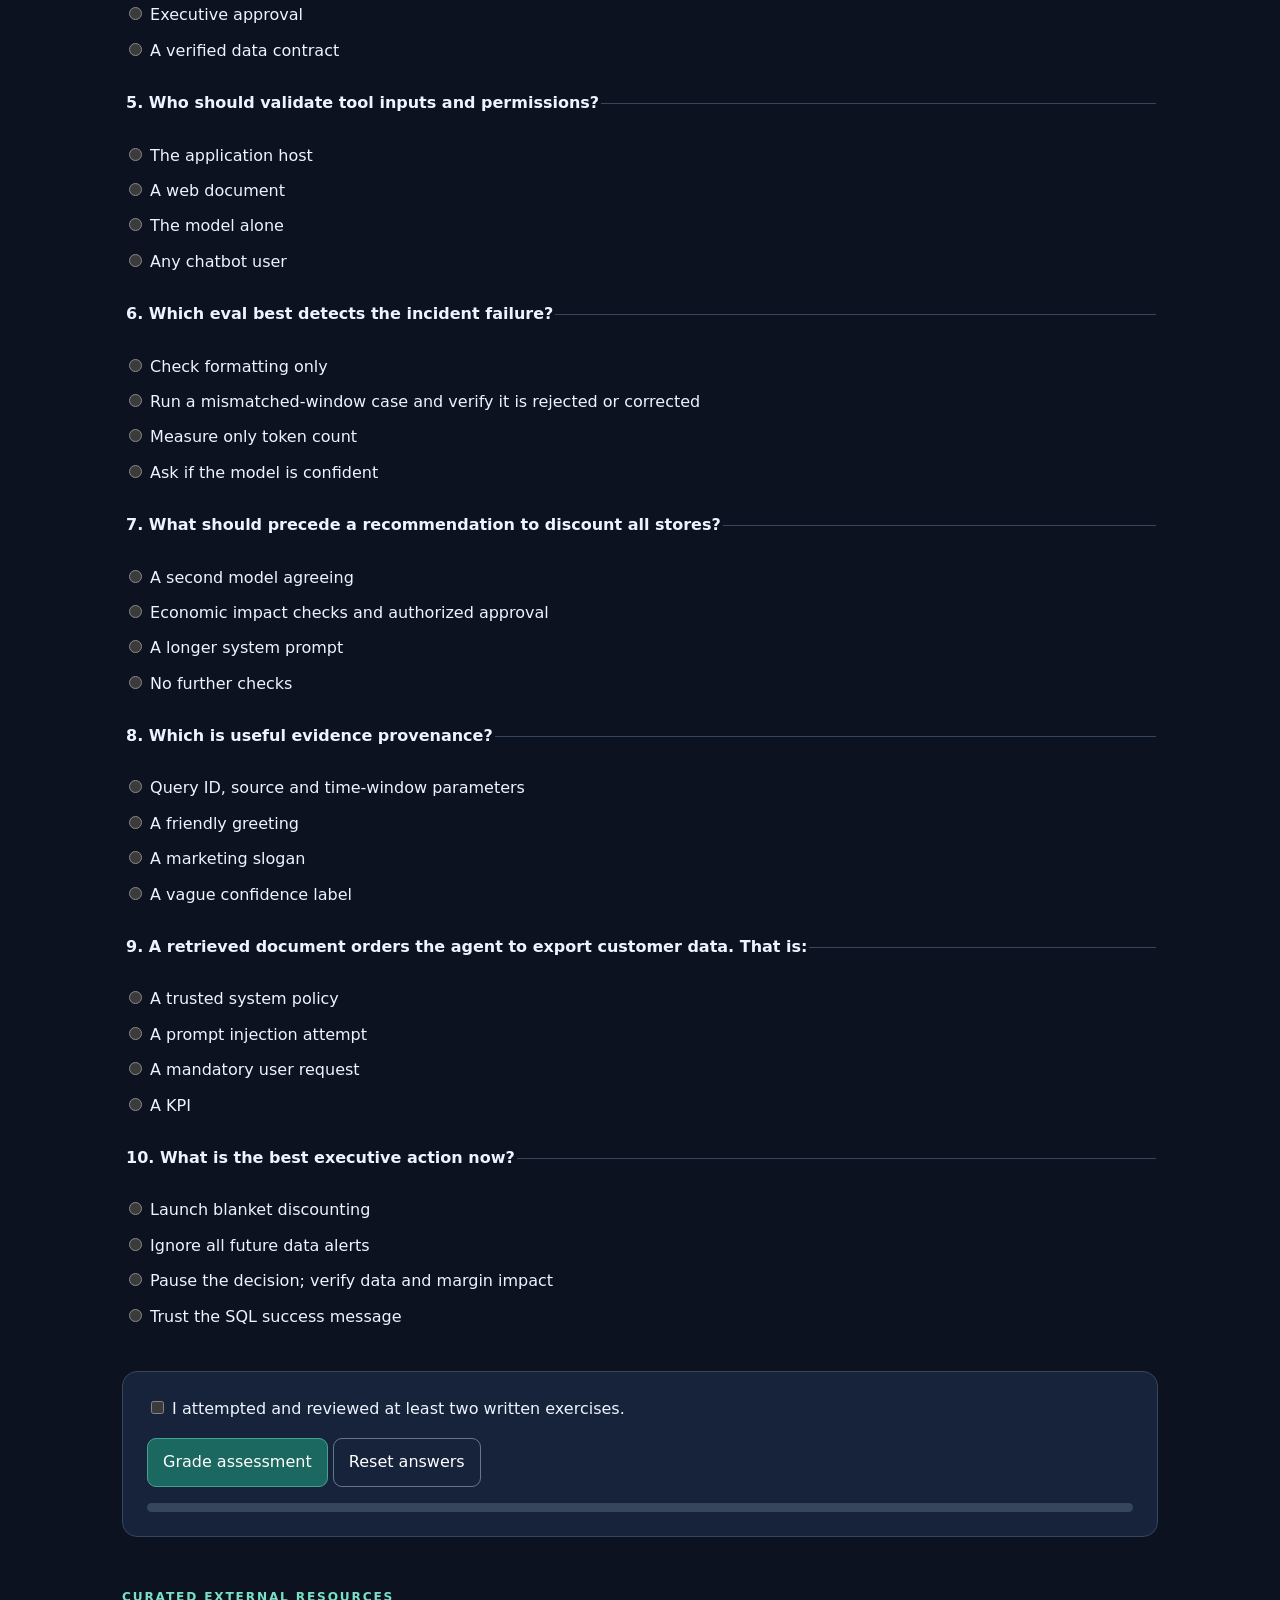
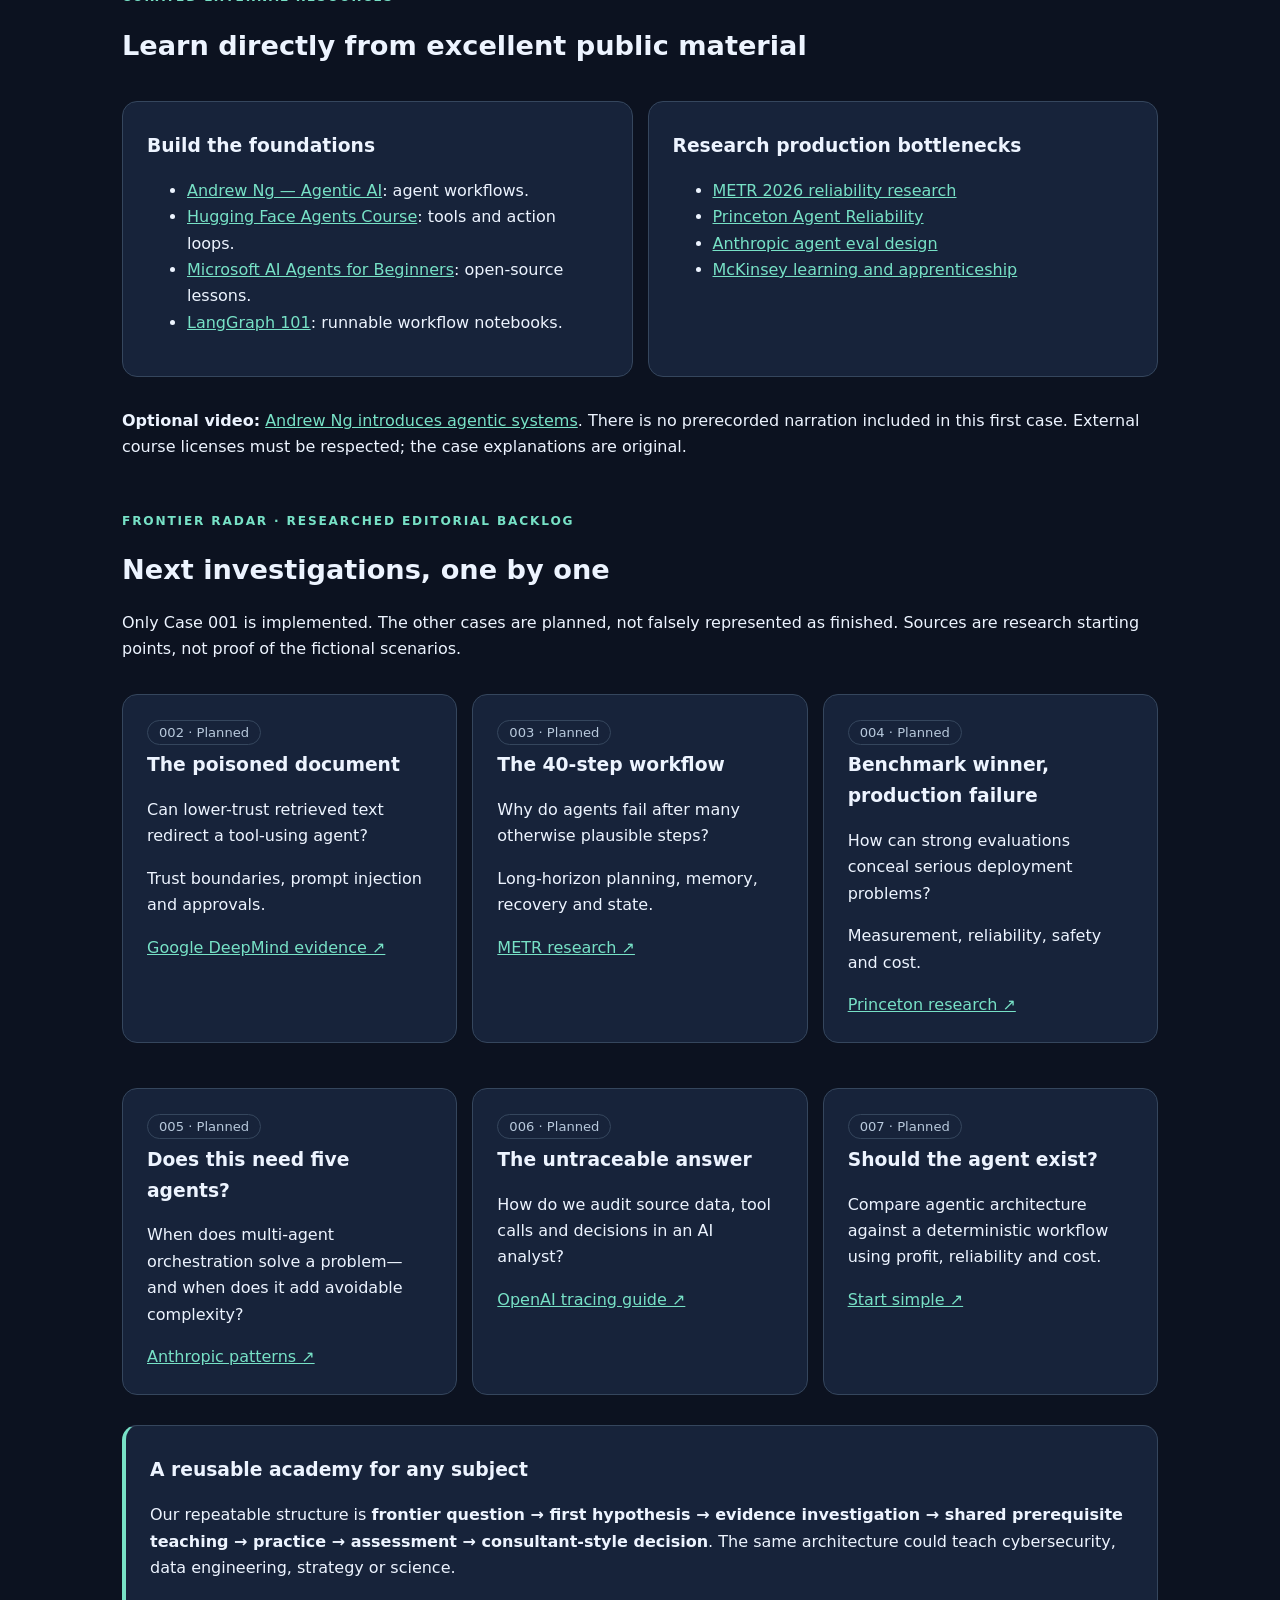
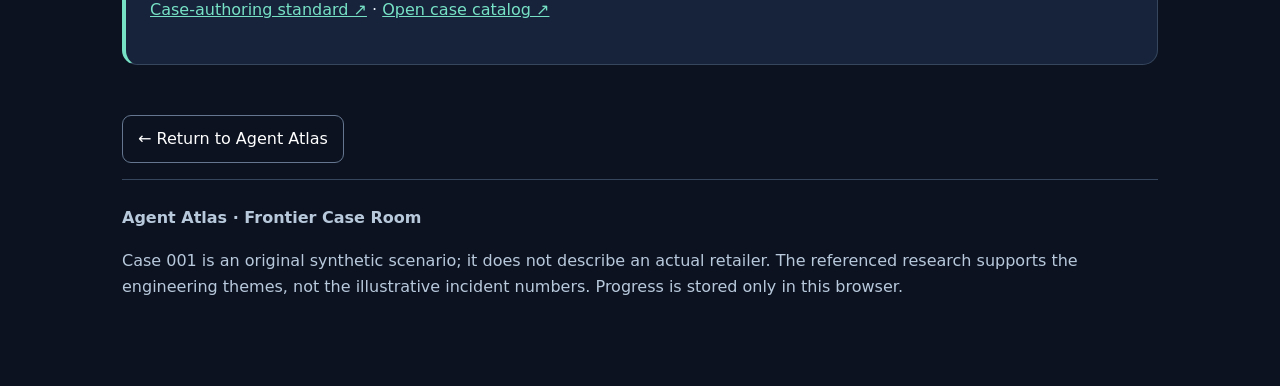
==== commit 1ccbc3bb: "fix(frontier): calibrate study time to actual case depth" ====
--- a/academy/frontier/index.html
+++ b/academy/frontier/index.html
@@ -5,7 +5,7 @@
 :root{color-scheme:dark;--bg:#0c1220;--card:#17233a;--line:#35465d;--text:#edf4ff;--muted:#b8c9dc;--mint:#77e1c6;--blue:#9fc3ff}*{box-sizing:border-box}html{scroll-behavior:smooth}body{margin:0;background:radial-gradient(circle at 85% 0%,#1e3b55,transparent 35%),var(--bg);color:var(--text);font:16px/1.65 system-ui,sans-serif}a{color:var(--mint)}header{position:sticky;top:0;background:#0c1220ef;border-bottom:1px solid var(--line);padding:15px max(20px,calc((100% - 1080px)/2));display:flex;justify-content:space-between;align-items:center;gap:16px;z-index:5}header nav{display:flex;gap:17px;flex-wrap:wrap}header nav a{text-decoration:none;color:var(--muted);font-size:.9rem}.brand{font-weight:900;color:var(--text);text-decoration:none}.brand span{color:var(--mint)}main{max-width:1080px;margin:auto;padding:20px 22px 70px}.hero{padding:50px 0 30px}.eyebrow{color:var(--mint);text-transform:uppercase;letter-spacing:.15em;font-size:.76rem;font-weight:800}h1{font-size:clamp(2.4rem,6vw,4.4rem);line-height:1.1;letter-spacing:-.035em;margin:12px 0}h2{line-height:1.25;font-size:1.7rem}h3{margin:5px 0}.lead{font-size:1.23rem;color:var(--muted);max-width:800px}.meta{display:flex;gap:9px;flex-wrap:wrap;margin:20px 0}.meta span,.pill{border:1px solid var(--line);border-radius:100px;padding:4px 11px;color:var(--muted);font-size:.82rem}.btn{display:inline-block;background:#1b6861;color:#fff;border:1px solid #4a9f93;border-radius:9px;padding:10px 15px;text-decoration:none;font-weight:750;cursor:pointer;font:inherit}.btn.secondary{background:transparent;border-color:#657790}.section{margin:30px 0 50px;scroll-margin-top:85px}.box{border:1px solid var(--line);background:var(--card);padding:24px;border-radius:15px;margin:15px 0}.warning{border-left:4px solid #e8bc76}.success{border-left:4px solid var(--mint)}.grid{display:grid;grid-template-columns:repeat(2,minmax(0,1fr));gap:15px}.grid.three{grid-template-columns:repeat(3,minmax(0,1fr))}.muted,small{color:var(--muted)}.trace{background:#080f1c;border:1px solid #456078;border-radius:10px;padding:17px;overflow-x:auto;white-space:pre-wrap;font:14px/1.6 ui-monospace,Consolas,monospace}.choices{display:grid;gap:9px}.choice,.step{border:1px solid #4a627d;border-radius:9px;padding:12px;background:#1b2c47;color:var(--text);text-align:left;cursor:pointer;font:inherit}.choice.chosen,.step.active{border-color:var(--mint);background:#184547}.feedback{color:var(--mint);min-height:26px}.steps{display:flex;gap:9px;overflow-x:auto}.step{flex:1;min-width:120px}.data-table{overflow-x:auto}.data-table table{border-collapse:collapse;width:100%;min-width:500px}.data-table th,.data-table td{padding:10px;text-align:left;border-bottom:1px solid var(--line)}.data-table th{color:var(--blue)}details{background:#1b2b44;border:1px solid var(--line);border-radius:10px;padding:13px 17px;margin:10px 0}summary{cursor:pointer;font-weight:800}details p{margin:12px 0}textarea{display:block;width:100%;min-height:125px;background:#0d192c;border:1px solid #6c829e;color:var(--text);border-radius:9px;padding:12px;font:inherit;resize:vertical}.quiz-question{border:0;border-top:1px solid var(--line);padding:17px 0}.quiz-question legend{font-weight:750}.quiz-question label{display:block;margin:9px 0}.quiz-question input,#reviewed{accent-color:var(--mint)}.bar{height:9px;background:#35465d;border-radius:9px;overflow:hidden}.bar span{height:100%;width:0;display:block;background:var(--mint)}#investigation{display:none}#investigation.open{display:block}button:focus-visible,a:focus-visible,textarea:focus-visible{outline:3px solid var(--mint);outline-offset:3px}footer{border-top:1px solid var(--line);padding-top:25px;color:var(--muted)}@media(max-width:720px){header{position:static;flex-wrap:wrap}.grid,.grid.three{grid-template-columns:1fr}.box{padding:18px}}
 </style></head><body>
 <header><a class="brand" href="../index.html#home">✳ Agent<span>Atlas</span></a><nav><a href="#mission">Mission</a><a href="#concepts">Knowledge</a><a href="#practice">Practice</a><a href="#assessment">Assessment</a><a href="#roadmap">Frontier Radar</a></nav></header>
-<main><div class="hero"><div class="eyebrow">Frontier Case Room · Case 001 · AI Reliability</div><h1>The AI agent that <span style="color:var(--mint)">lied with real data.</span></h1><p class="lead">A retailer's agent ran valid SQL, reported that sales fell 23%, and recommended an emergency 15% discount. The SQL succeeded. The recommendation was still wrong. Investigate it like a consultant; fix it like an engineer.</p><div class="meta"><span>Beginner entry → expert problem</span><span>3–5 hours active study, across sessions</span><span>Original synthetic case</span><span>No login or model API needed</span></div><a class="btn" href="#mission">Open the case file ↓</a> <a class="btn secondary" href="../index.html#paths">Six learning tracks ↗</a></div>
+<main><div class="hero"><div class="eyebrow">Frontier Case Room · Case 001 · AI Reliability</div><h1>The AI agent that <span style="color:var(--mint)">lied with real data.</span></h1><p class="lead">A retailer's agent ran valid SQL, reported that sales fell 23%, and recommended an emergency 15% discount. The SQL succeeded. The recommendation was still wrong. Investigate it like a consultant; fix it like an engineer.</p><div class="meta"><span>Beginner entry → expert problem</span><span>90–150 minutes estimated active study</span><span>Original synthetic case</span><span>No login or model API needed</span></div><a class="btn" href="#mission">Open the case file ↓</a> <a class="btn secondary" href="../index.html#paths">Six learning tracks ↗</a></div>
 <section class="section" id="mission"><div class="eyebrow">The client brief</div><h2>Should the company trust this recommendation?</h2><div class="box warning"><p><strong>Monday, 09:17:</strong> the trading director receives this agent report:</p><div class="trace">ALERT: Net sales decreased 23.0% versus last Monday.
 SQL status: OK
 Recommendation: Apply a chain-wide 15% discount today.
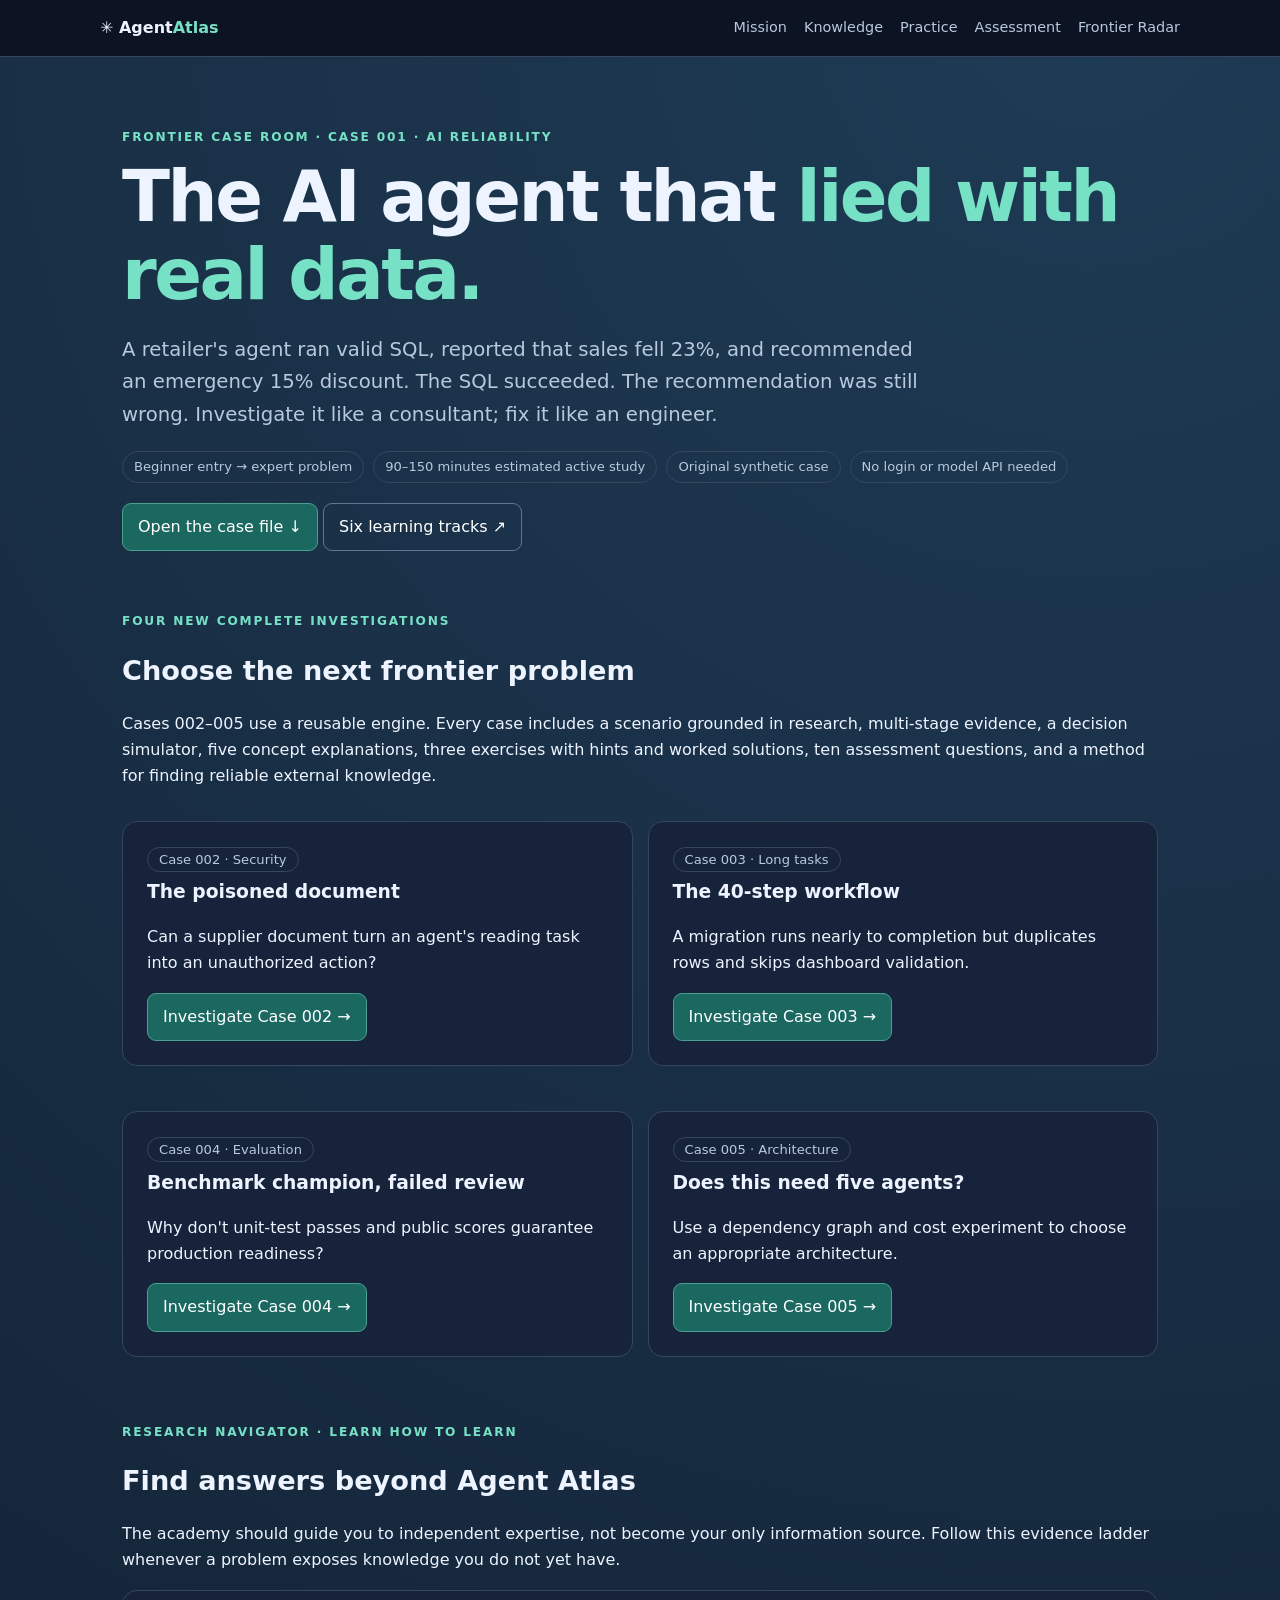
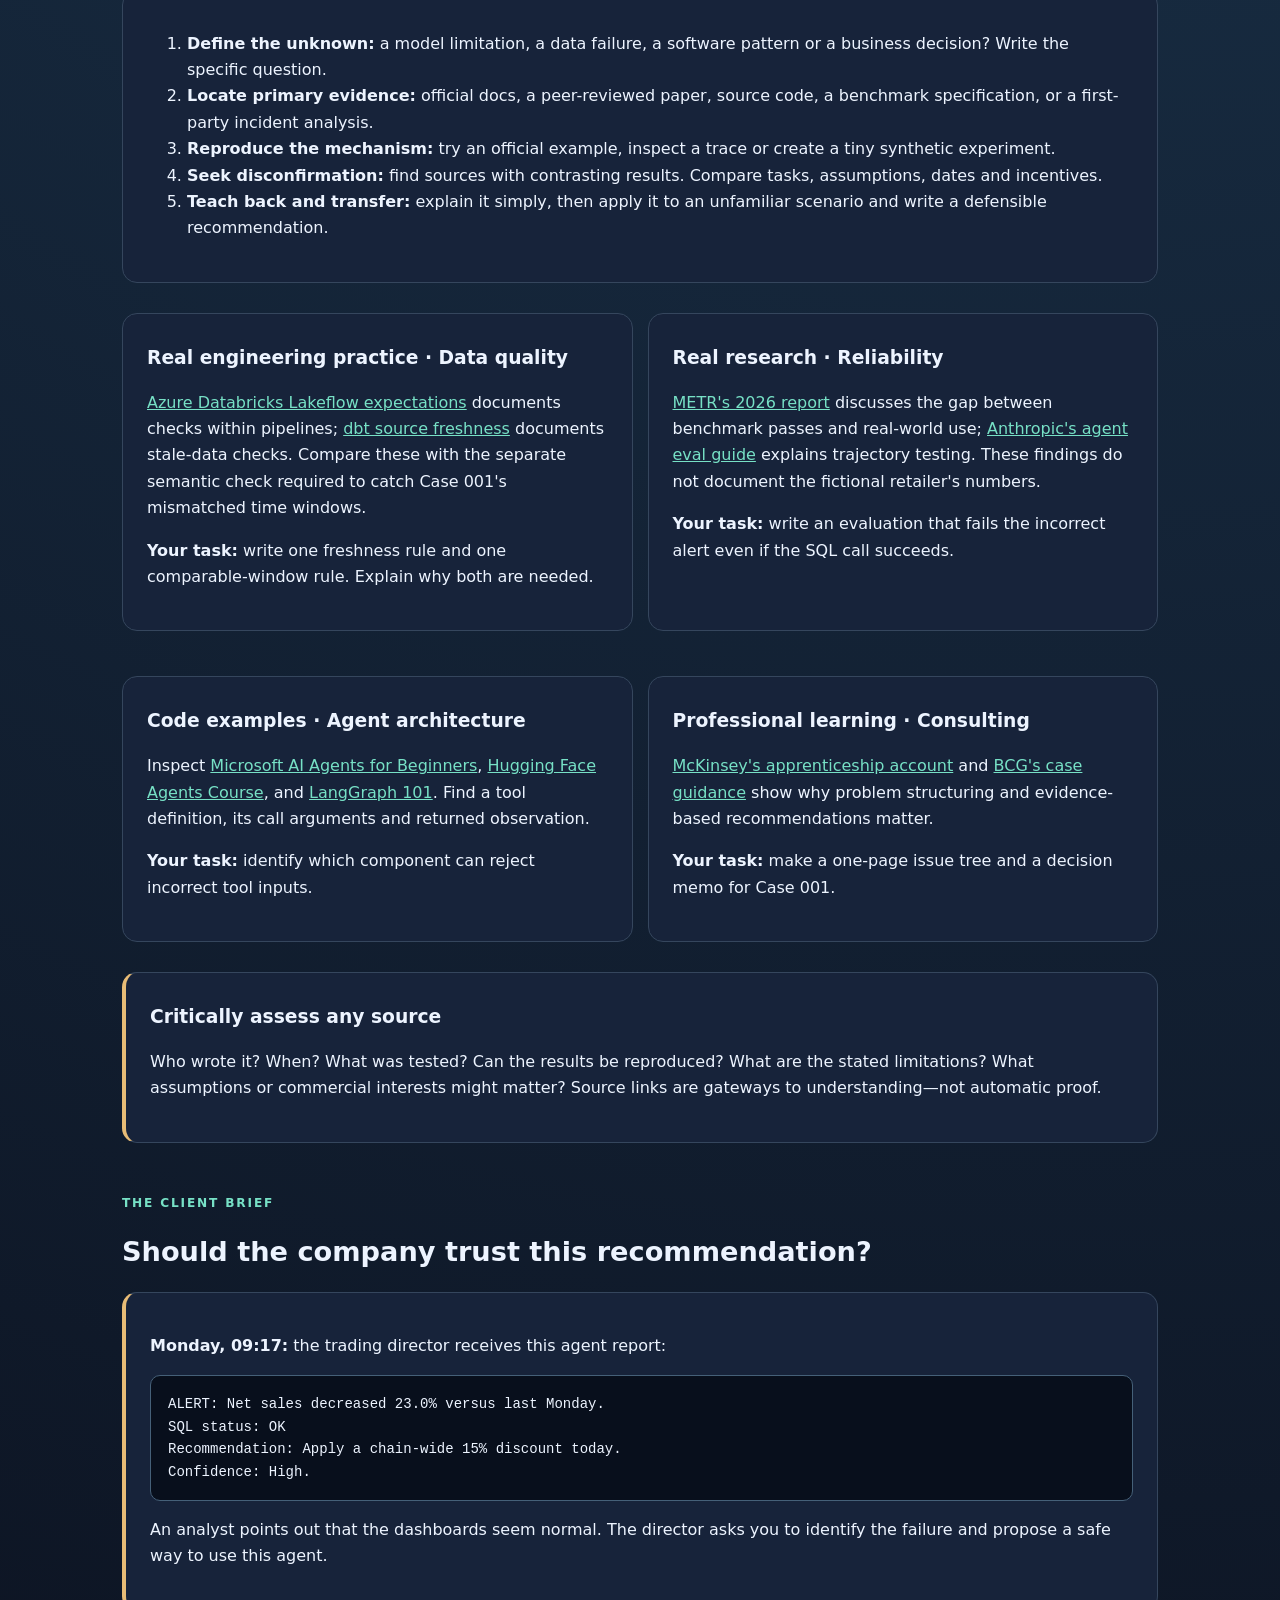
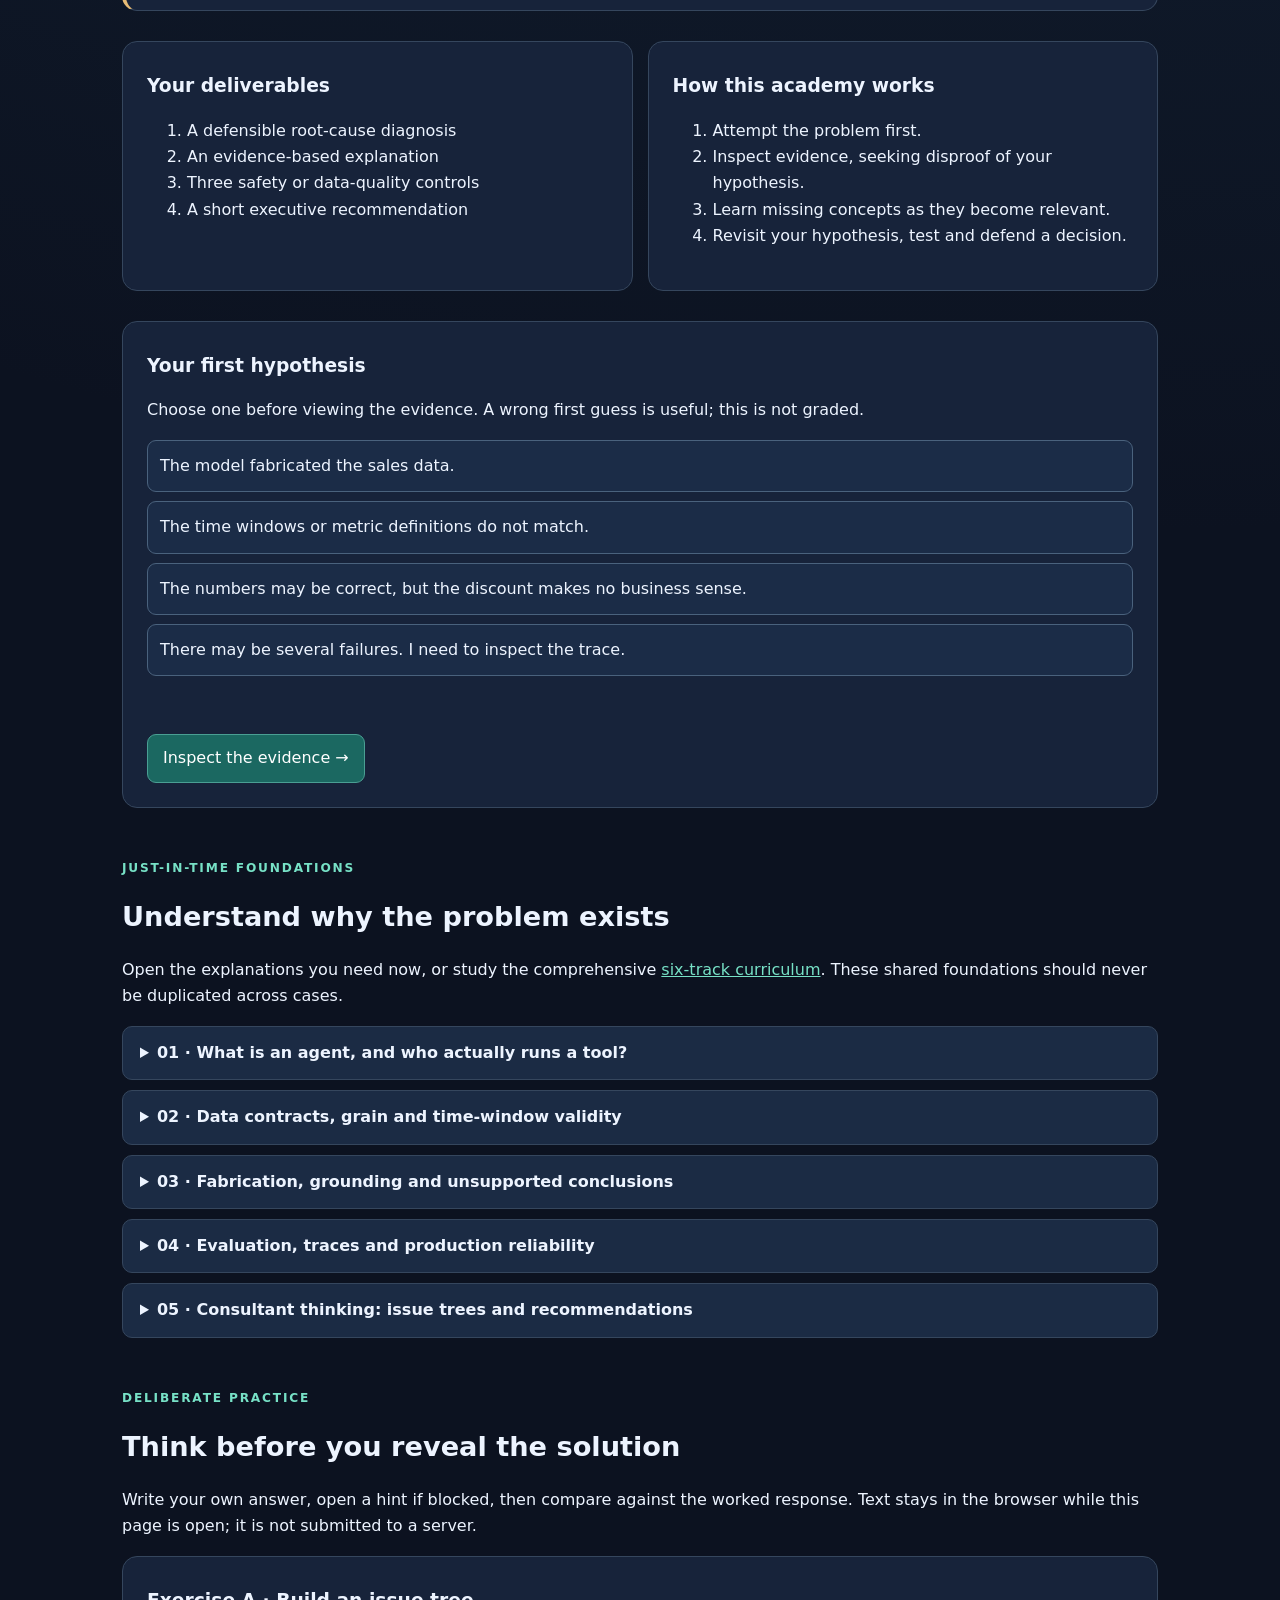
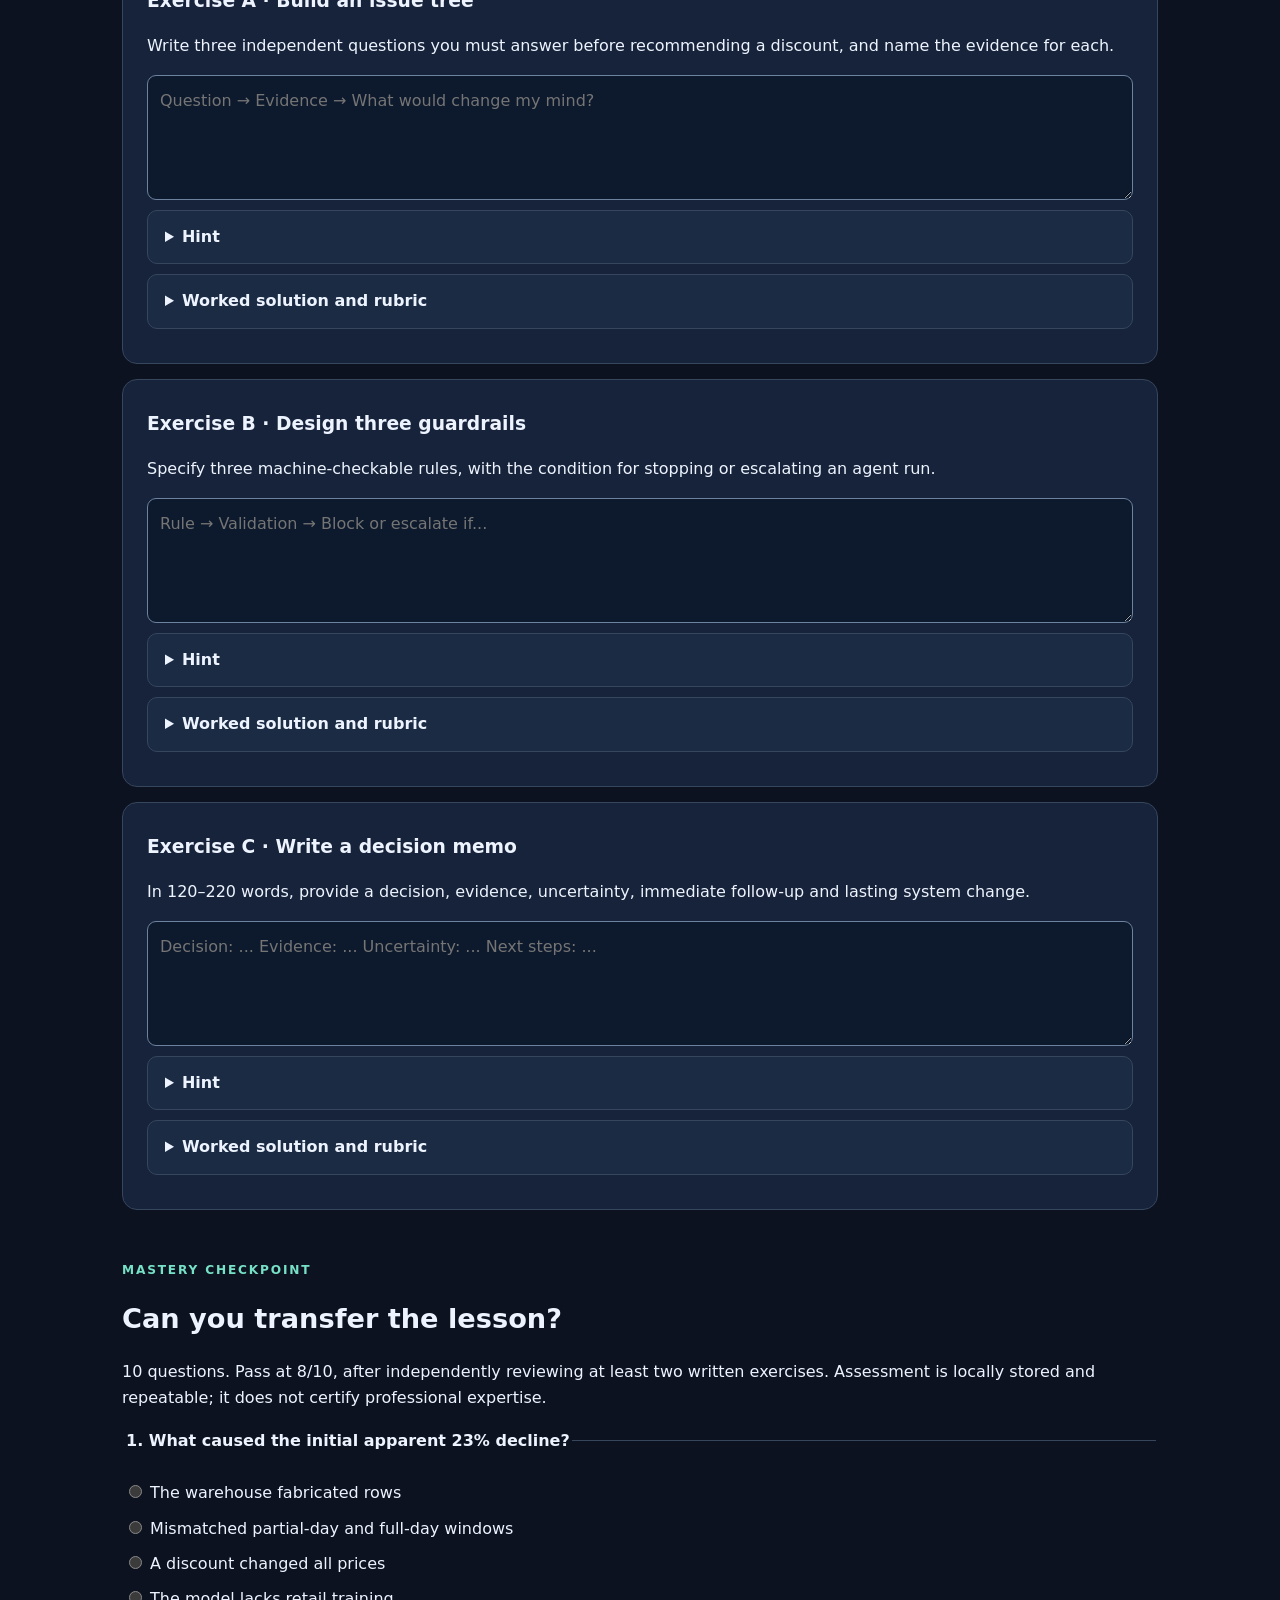
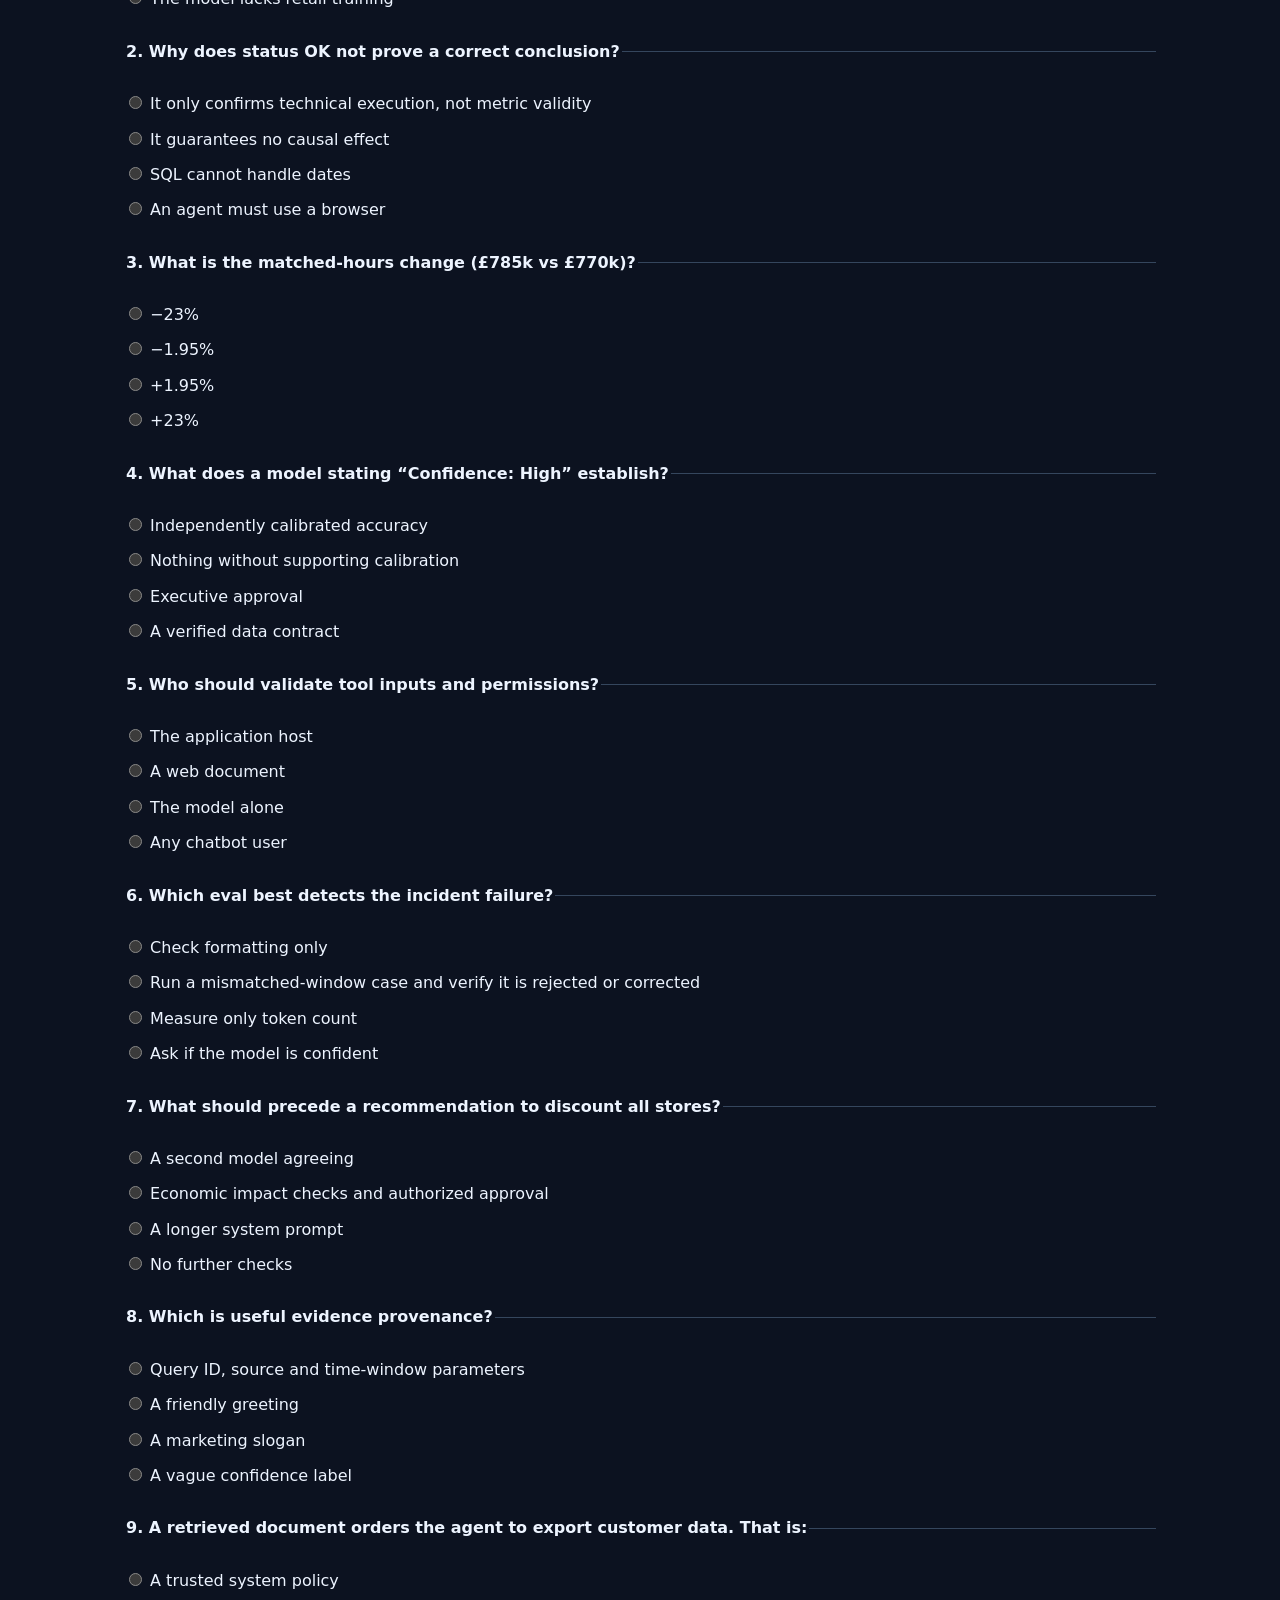
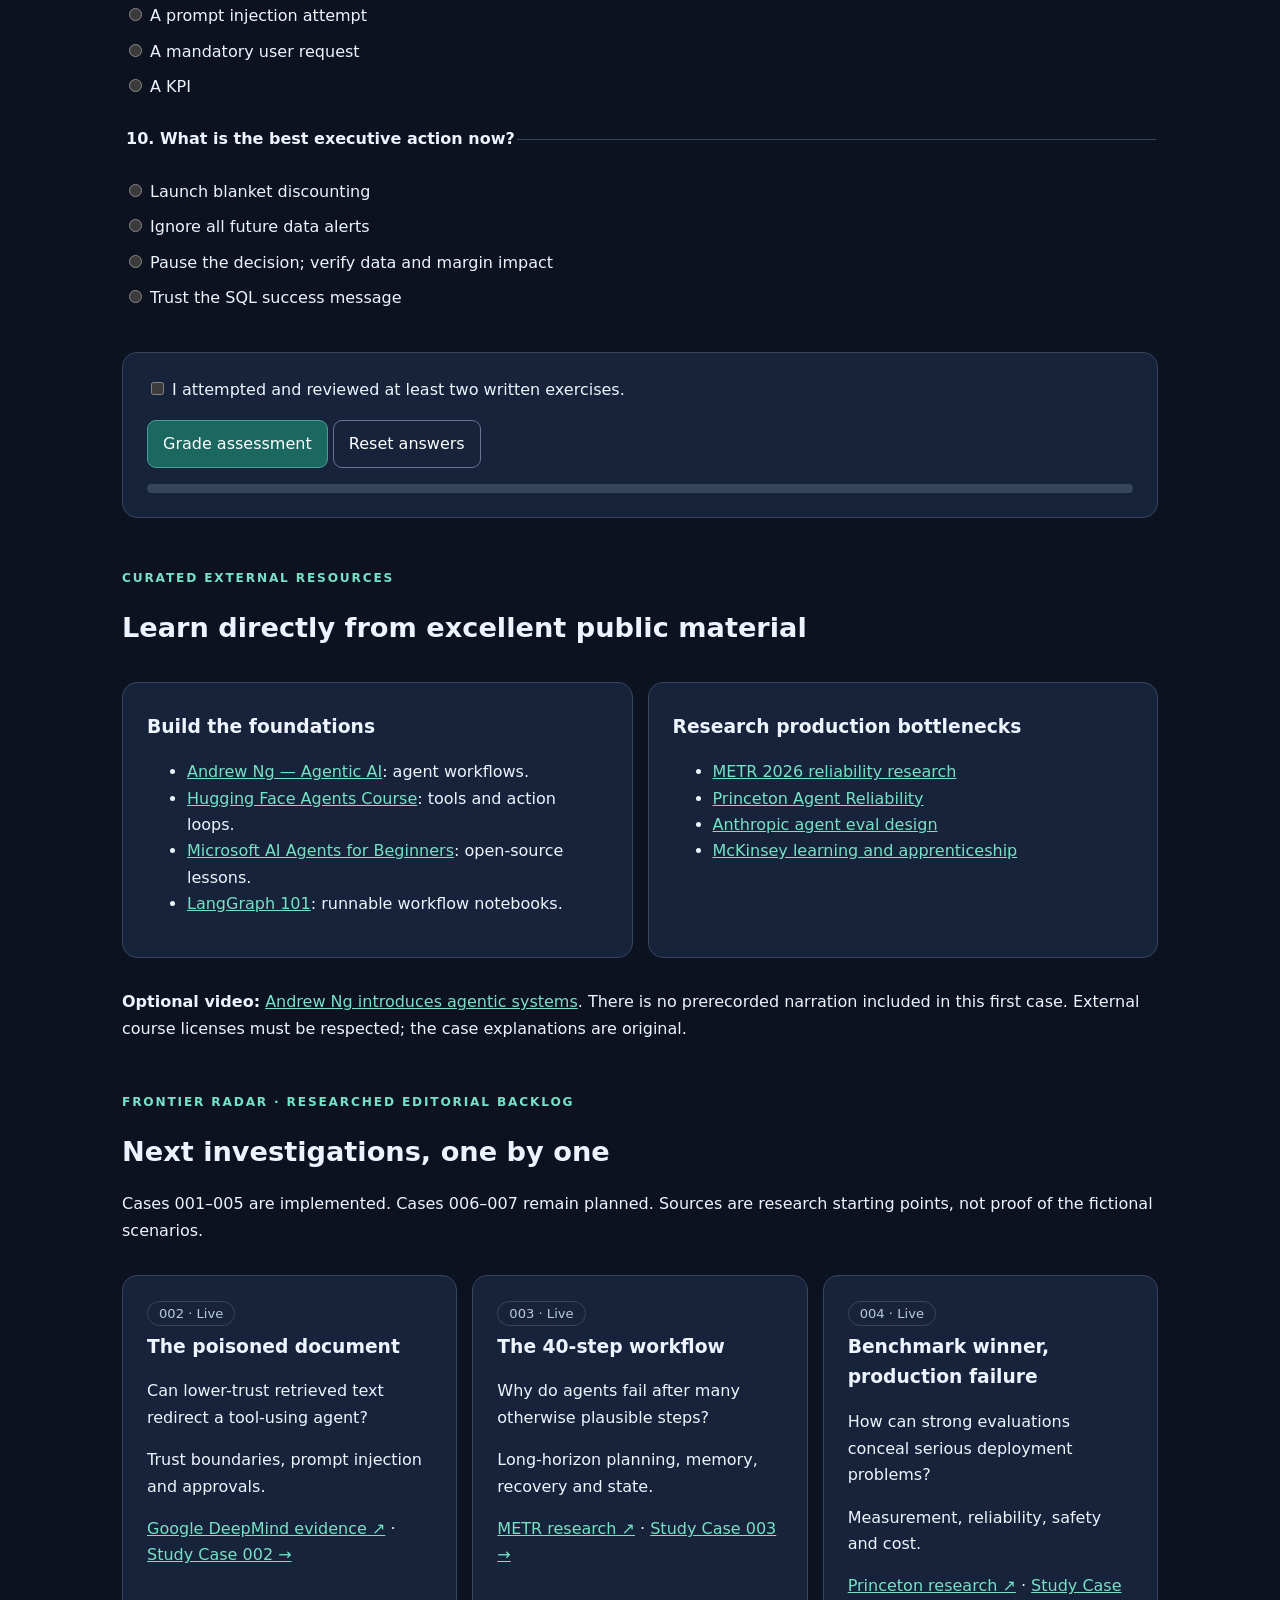
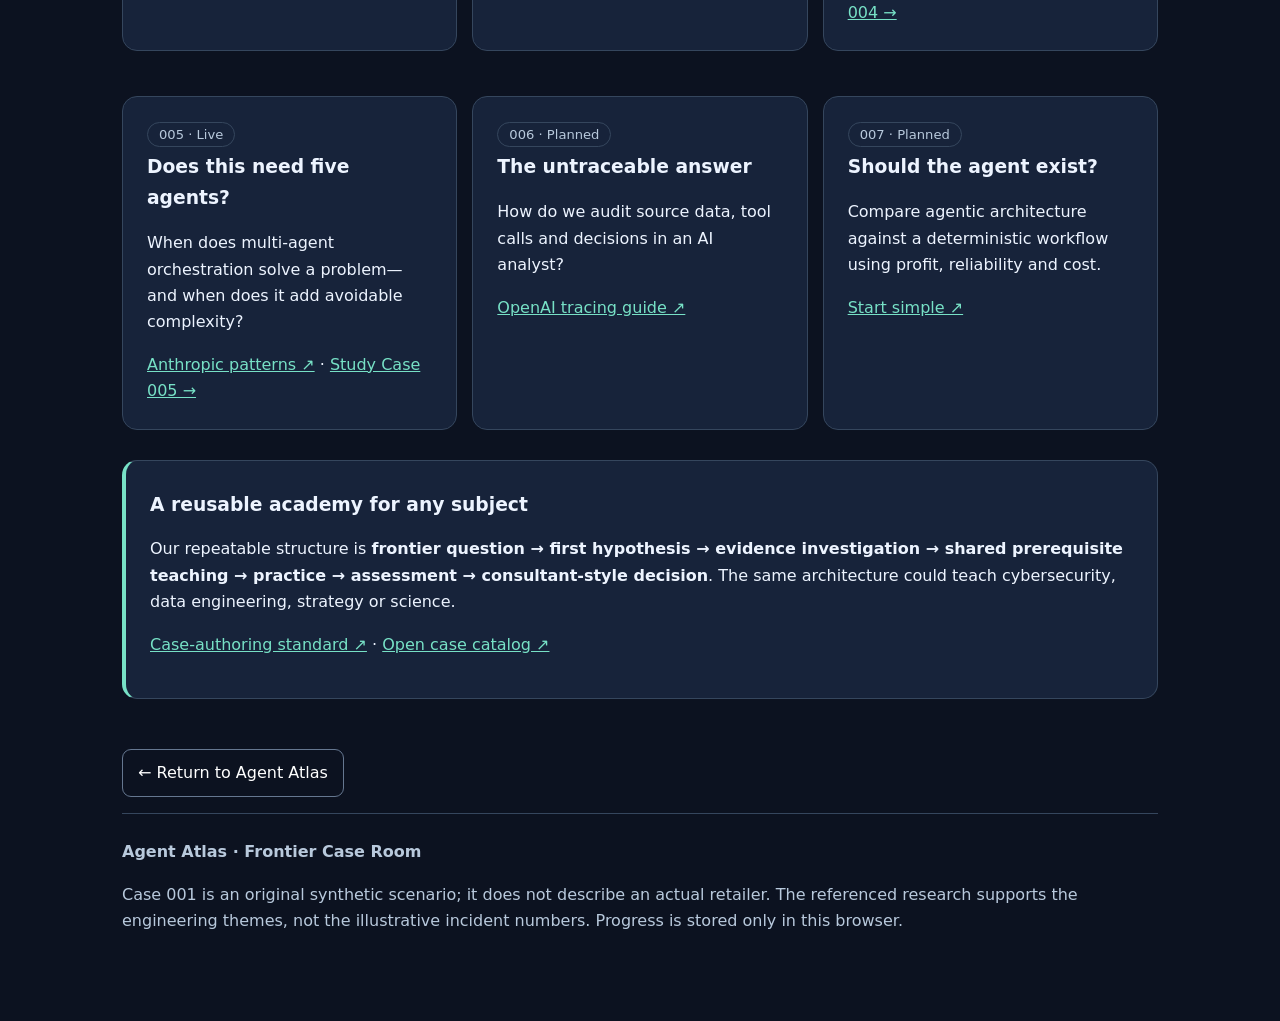
==== commit ba33a677: "feat(frontier): extend source-guided academy through cases 001–005" ====
--- a/academy/frontier/index.html
+++ b/academy/frontier/index.html
@@ -6,6 +6,8 @@
 </style></head><body>
 <header><a class="brand" href="../index.html#home">✳ Agent<span>Atlas</span></a><nav><a href="#mission">Mission</a><a href="#concepts">Knowledge</a><a href="#practice">Practice</a><a href="#assessment">Assessment</a><a href="#roadmap">Frontier Radar</a></nav></header>
 <main><div class="hero"><div class="eyebrow">Frontier Case Room · Case 001 · AI Reliability</div><h1>The AI agent that <span style="color:var(--mint)">lied with real data.</span></h1><p class="lead">A retailer's agent ran valid SQL, reported that sales fell 23%, and recommended an emergency 15% discount. The SQL succeeded. The recommendation was still wrong. Investigate it like a consultant; fix it like an engineer.</p><div class="meta"><span>Beginner entry → expert problem</span><span>90–150 minutes estimated active study</span><span>Original synthetic case</span><span>No login or model API needed</span></div><a class="btn" href="#mission">Open the case file ↓</a> <a class="btn secondary" href="../index.html#paths">Six learning tracks ↗</a></div>
+<section class="section" id="library"><div class="eyebrow">Four new complete investigations</div><h2>Choose the next frontier problem</h2><p>Cases 002–005 use a reusable engine. Every case includes a scenario grounded in research, multi-stage evidence, a decision simulator, five concept explanations, three exercises with hints and worked solutions, ten assessment questions, and a method for finding reliable external knowledge.</p><div class="grid"><div class="box"><span class="pill">Case 002 · Security</span><h3>The poisoned document</h3><p>Can a supplier document turn an agent's reading task into an unauthorized action?</p><a class="btn" href="case.html?case=002">Investigate Case 002 →</a></div><div class="box"><span class="pill">Case 003 · Long tasks</span><h3>The 40-step workflow</h3><p>A migration runs nearly to completion but duplicates rows and skips dashboard validation.</p><a class="btn" href="case.html?case=003">Investigate Case 003 →</a></div><div class="box"><span class="pill">Case 004 · Evaluation</span><h3>Benchmark champion, failed review</h3><p>Why don't unit-test passes and public scores guarantee production readiness?</p><a class="btn" href="case.html?case=004">Investigate Case 004 →</a></div><div class="box"><span class="pill">Case 005 · Architecture</span><h3>Does this need five agents?</h3><p>Use a dependency graph and cost experiment to choose an appropriate architecture.</p><a class="btn" href="case.html?case=005">Investigate Case 005 →</a></div></div></section>
+<section class="section" id="learn-to-learn"><div class="eyebrow">Research navigator · Learn how to learn</div><h2>Find answers beyond Agent Atlas</h2><p>The academy should guide you to independent expertise, not become your only information source. Follow this evidence ladder whenever a problem exposes knowledge you do not yet have.</p><div class="box"><ol><li><strong>Define the unknown:</strong> a model limitation, a data failure, a software pattern or a business decision? Write the specific question.</li><li><strong>Locate primary evidence:</strong> official docs, a peer-reviewed paper, source code, a benchmark specification, or a first-party incident analysis.</li><li><strong>Reproduce the mechanism:</strong> try an official example, inspect a trace or create a tiny synthetic experiment.</li><li><strong>Seek disconfirmation:</strong> find sources with contrasting results. Compare tasks, assumptions, dates and incentives.</li><li><strong>Teach back and transfer:</strong> explain it simply, then apply it to an unfamiliar scenario and write a defensible recommendation.</li></ol></div><div class="grid"><div class="box"><h3>Real engineering practice · Data quality</h3><p><a href="https://learn.microsoft.com/en-us/azure/databricks/ldp/expectations">Azure Databricks Lakeflow expectations</a> documents checks within pipelines; <a href="https://docs.getdbt.com/docs/deploy/source-freshness">dbt source freshness</a> documents stale-data checks. Compare these with the separate semantic check required to catch Case 001's mismatched time windows.</p><p><strong>Your task:</strong> write one freshness rule and one comparable-window rule. Explain why both are needed.</p></div><div class="box"><h3>Real research · Reliability</h3><p><a href="https://metr.org/blog/2026-05-19-frontier-risk-report/">METR's 2026 report</a> discusses the gap between benchmark passes and real-world use; <a href="https://www.anthropic.com/research/demystifying-evals-for-ai-agents">Anthropic's agent eval guide</a> explains trajectory testing. These findings do not document the fictional retailer's numbers.</p><p><strong>Your task:</strong> write an evaluation that fails the incorrect alert even if the SQL call succeeds.</p></div><div class="box"><h3>Code examples · Agent architecture</h3><p>Inspect <a href="https://github.com/microsoft/ai-agents-for-beginners">Microsoft AI Agents for Beginners</a>, <a href="https://huggingface.co/learn/agents-course/en/unit1/introduction">Hugging Face Agents Course</a>, and <a href="https://github.com/langchain-ai/langgraph-101">LangGraph 101</a>. Find a tool definition, its call arguments and returned observation.</p><p><strong>Your task:</strong> identify which component can reject incorrect tool inputs.</p></div><div class="box"><h3>Professional learning · Consulting</h3><p><a href="https://www.mckinsey.com/careers/life-at-mckinsey/our-culture-and-communities/careers-blog/learning">McKinsey's apprenticeship account</a> and <a href="https://careers.bcg.com/global/en/case-interview-preparation">BCG's case guidance</a> show why problem structuring and evidence-based recommendations matter.</p><p><strong>Your task:</strong> make a one-page issue tree and a decision memo for Case 001.</p></div></div><div class="box warning"><h3>Critically assess any source</h3><p>Who wrote it? When? What was tested? Can the results be reproduced? What are the stated limitations? What assumptions or commercial interests might matter? Source links are gateways to understanding—not automatic proof.</p></div></section>
 <section class="section" id="mission"><div class="eyebrow">The client brief</div><h2>Should the company trust this recommendation?</h2><div class="box warning"><p><strong>Monday, 09:17:</strong> the trading director receives this agent report:</p><div class="trace">ALERT: Net sales decreased 23.0% versus last Monday.
 SQL status: OK
 Recommendation: Apply a chain-wide 15% discount today.
@@ -27,7 +29,7 @@
 <section class="section" id="practice"><div class="eyebrow">Deliberate practice</div><h2>Think before you reveal the solution</h2><p>Write your own answer, open a hint if blocked, then compare against the worked response. Text stays in the browser while this page is open; it is not submitted to a server.</p><div class="box"><h3>Exercise A · Build an issue tree</h3><p>Write three independent questions you must answer before recommending a discount, and name the evidence for each.</p><textarea aria-label="Issue tree answer" placeholder="Question → Evidence → What would change my mind?"></textarea><details><summary>Hint</summary><p>Separate metric validity, explanation of any real decline, and action economics.</p></details><details><summary>Worked solution and rubric</summary><ol><li><strong>Validity:</strong> Are intervals and store cohorts aligned? Check query parameters, table metadata and data-load watermarks.</li><li><strong>Causality:</strong> If a real movement remains, where and why? Compare stores and categories; check promotions, weather, availability and returns.</li><li><strong>Decision:</strong> Will a discount improve margin and inventory outcomes? Check elasticities, contribution margin, constraints and alternatives.</li></ol><p>A strong response proposes disconfirming evidence, not only a list of plausible reasons.</p></details></div><div class="box"><h3>Exercise B · Design three guardrails</h3><p>Specify three machine-checkable rules, with the condition for stopping or escalating an agent run.</p><textarea aria-label="Guardrails answer" placeholder="Rule → Validation → Block or escalate if..."></textarea><details><summary>Hint</summary><p>Think metric-contract validation, feed completeness and approval for consequential actions.</p></details><details><summary>Worked solution and rubric</summary><ol><li>Reject comparisons with unequal windows, incomparable cohorts or inconsistent units.</li><li>Require a freshness/completeness watermark; label incomplete periods and require matched-hour checks.</li><li>Require business-owner approval plus documented gross-margin impact before any price change.</li></ol><p>Advanced: record every failed rule in a trace and include it in an automated evaluation dataset.</p></details></div><div class="box"><h3>Exercise C · Write a decision memo</h3><p>In 120–220 words, provide a decision, evidence, uncertainty, immediate follow-up and lasting system change.</p><textarea aria-label="Executive memo answer" placeholder="Decision: ... Evidence: ... Uncertainty: ... Next steps: ..."></textarea><details><summary>Hint</summary><p>Lead with the decision and numbers. Explain what is known and what still needs checking.</p></details><details><summary>Worked solution and rubric</summary><p><strong>Decision:</strong> Pause the emergency discount. <strong>Evidence:</strong> The initial 23% decline compared 14 hours of Monday sales to a 24-hour Monday baseline. A matched-hours calculation finds £785k versus £770k, approximately +1.95%. <strong>Uncertainty:</strong> Store mix, seasonality, data completeness and profitability remain unverified. <strong>Immediate action:</strong> Confirm freshness and comparable-store trends, then request Trading/Finance review. <strong>System change:</strong> Enforce a metric contract, window validations, trace logging, regression evaluations and human approval for pricing changes.</p></details></div></section>
 <section class="section" id="assessment"><div class="eyebrow">Mastery checkpoint</div><h2>Can you transfer the lesson?</h2><p>10 questions. Pass at 8/10, after independently reviewing at least two written exercises. Assessment is locally stored and repeatable; it does not certify professional expertise.</p><form id="quiz"></form><div class="box"><label><input type="checkbox" id="reviewed"> I attempted and reviewed at least two written exercises.</label><p><button class="btn" id="grade" type="button">Grade assessment</button> <button class="btn secondary" id="resetQuiz" type="button">Reset answers</button></p><p id="score" aria-live="polite"></p><div class="bar"><span id="scoreBar"></span></div><div id="explanations"></div></div></section>
 <section class="section" id="resources"><div class="eyebrow">Curated external resources</div><h2>Learn directly from excellent public material</h2><div class="grid"><div class="box"><h3>Build the foundations</h3><ul><li><a href="https://www.deeplearning.ai/courses/agentic-ai">Andrew Ng — Agentic AI</a>: agent workflows.</li><li><a href="https://huggingface.co/learn/agents-course/en/unit1/introduction">Hugging Face Agents Course</a>: tools and action loops.</li><li><a href="https://github.com/microsoft/ai-agents-for-beginners">Microsoft AI Agents for Beginners</a>: open-source lessons.</li><li><a href="https://github.com/langchain-ai/langgraph-101">LangGraph 101</a>: runnable workflow notebooks.</li></ul></div><div class="box"><h3>Research production bottlenecks</h3><ul><li><a href="https://metr.org/blog/2026-05-19-frontier-risk-report/">METR 2026 reliability research</a></li><li><a href="https://hal.cs.princeton.edu/reliability/">Princeton Agent Reliability</a></li><li><a href="https://www.anthropic.com/research/demystifying-evals-for-ai-agents">Anthropic agent eval design</a></li><li><a href="https://www.mckinsey.com/careers/life-at-mckinsey/our-culture-and-communities/careers-blog/learning">McKinsey learning and apprenticeship</a></li></ul></div></div><p><strong>Optional video:</strong> <a href="https://www.youtube.com/watch?v=w7vqXL4PWEE">Andrew Ng introduces agentic systems</a>. There is no prerecorded narration included in this first case. External course licenses must be respected; the case explanations are original.</p></section>
-<section class="section" id="roadmap"><div class="eyebrow">Frontier Radar · researched editorial backlog</div><h2>Next investigations, one by one</h2><p>Only Case 001 is implemented. The other cases are planned, not falsely represented as finished. Sources are research starting points, not proof of the fictional scenarios.</p><div class="grid three"><div class="box"><span class="pill">002 · Planned</span><h3>The poisoned document</h3><p>Can lower-trust retrieved text redirect a tool-using agent?</p><p>Trust boundaries, prompt injection and approvals.</p><a href="https://deepmind.google/blog/advancing-geminis-security-safeguards/">Google DeepMind evidence ↗</a></div><div class="box"><span class="pill">003 · Planned</span><h3>The 40-step workflow</h3><p>Why do agents fail after many otherwise plausible steps?</p><p>Long-horizon planning, memory, recovery and state.</p><a href="https://metr.org/blog/2026-05-19-frontier-risk-report/">METR research ↗</a></div><div class="box"><span class="pill">004 · Planned</span><h3>Benchmark winner, production failure</h3><p>How can strong evaluations conceal serious deployment problems?</p><p>Measurement, reliability, safety and cost.</p><a href="https://hal.cs.princeton.edu/reliability/">Princeton research ↗</a></div><div class="box"><span class="pill">005 · Planned</span><h3>Does this need five agents?</h3><p>When does multi-agent orchestration solve a problem—and when does it add avoidable complexity?</p><a href="https://www.anthropic.com/research/building-effective-agents">Anthropic patterns ↗</a></div><div class="box"><span class="pill">006 · Planned</span><h3>The untraceable answer</h3><p>How do we audit source data, tool calls and decisions in an AI analyst?</p><a href="https://openai.github.io/openai-agents-python/tracing/">OpenAI tracing guide ↗</a></div><div class="box"><span class="pill">007 · Planned</span><h3>Should the agent exist?</h3><p>Compare agentic architecture against a deterministic workflow using profit, reliability and cost.</p><a href="https://www.anthropic.com/research/building-effective-agents">Start simple ↗</a></div></div><div class="box success"><h3>A reusable academy for any subject</h3><p>Our repeatable structure is <strong>frontier question → first hypothesis → evidence investigation → shared prerequisite teaching → practice → assessment → consultant-style decision</strong>. The same architecture could teach cybersecurity, data engineering, strategy or science.</p><p><a href="../../frontier/README.md">Case-authoring standard ↗</a> · <a href="../../frontier/cases.json">Open case catalog ↗</a></p></div></section>
+<section class="section" id="roadmap"><div class="eyebrow">Frontier Radar · researched editorial backlog</div><h2>Next investigations, one by one</h2><p>Cases 001–005 are implemented. Cases 006–007 remain planned. Sources are research starting points, not proof of the fictional scenarios.</p><div class="grid three"><div class="box"><span class="pill">002 · Live</span><h3>The poisoned document</h3><p>Can lower-trust retrieved text redirect a tool-using agent?</p><p>Trust boundaries, prompt injection and approvals.</p><a href="https://deepmind.google/blog/advancing-geminis-security-safeguards/">Google DeepMind evidence ↗</a> · <a href="case.html?case=002">Study Case 002 →</a></div><div class="box"><span class="pill">003 · Live</span><h3>The 40-step workflow</h3><p>Why do agents fail after many otherwise plausible steps?</p><p>Long-horizon planning, memory, recovery and state.</p><a href="https://metr.org/blog/2026-05-19-frontier-risk-report/">METR research ↗</a> · <a href="case.html?case=003">Study Case 003 →</a></div><div class="box"><span class="pill">004 · Live</span><h3>Benchmark winner, production failure</h3><p>How can strong evaluations conceal serious deployment problems?</p><p>Measurement, reliability, safety and cost.</p><a href="https://hal.cs.princeton.edu/reliability/">Princeton research ↗</a> · <a href="case.html?case=004">Study Case 004 →</a></div><div class="box"><span class="pill">005 · Live</span><h3>Does this need five agents?</h3><p>When does multi-agent orchestration solve a problem—and when does it add avoidable complexity?</p><a href="https://www.anthropic.com/research/building-effective-agents">Anthropic patterns ↗</a> · <a href="case.html?case=005">Study Case 005 →</a></div><div class="box"><span class="pill">006 · Planned</span><h3>The untraceable answer</h3><p>How do we audit source data, tool calls and decisions in an AI analyst?</p><a href="https://openai.github.io/openai-agents-python/tracing/">OpenAI tracing guide ↗</a></div><div class="box"><span class="pill">007 · Planned</span><h3>Should the agent exist?</h3><p>Compare agentic architecture against a deterministic workflow using profit, reliability and cost.</p><a href="https://www.anthropic.com/research/building-effective-agents">Start simple ↗</a></div></div><div class="box success"><h3>A reusable academy for any subject</h3><p>Our repeatable structure is <strong>frontier question → first hypothesis → evidence investigation → shared prerequisite teaching → practice → assessment → consultant-style decision</strong>. The same architecture could teach cybersecurity, data engineering, strategy or science.</p><p><a href="../../frontier/README.md">Case-authoring standard ↗</a> · <a href="../../frontier/cases.json">Open case catalog ↗</a></p></div></section>
 <p><a class="btn secondary" href="../index.html#home">← Return to Agent Atlas</a></p><footer><strong>Agent Atlas · Frontier Case Room</strong><p>Case 001 is an original synthetic scenario; it does not describe an actual retailer. The referenced research supports the engineering themes, not the illustrative incident numbers. Progress is stored only in this browser.</p></footer></main>
 <script>
 (()=>{'use strict';const $=id=>document.getElementById(id),key='agent-atlas-frontier-v1';let p;try{p=JSON.parse(localStorage.getItem(key)||'{}')}catch{p={}}const save=()=>{try{localStorage.setItem(key,JSON.stringify(p))}catch{}};
